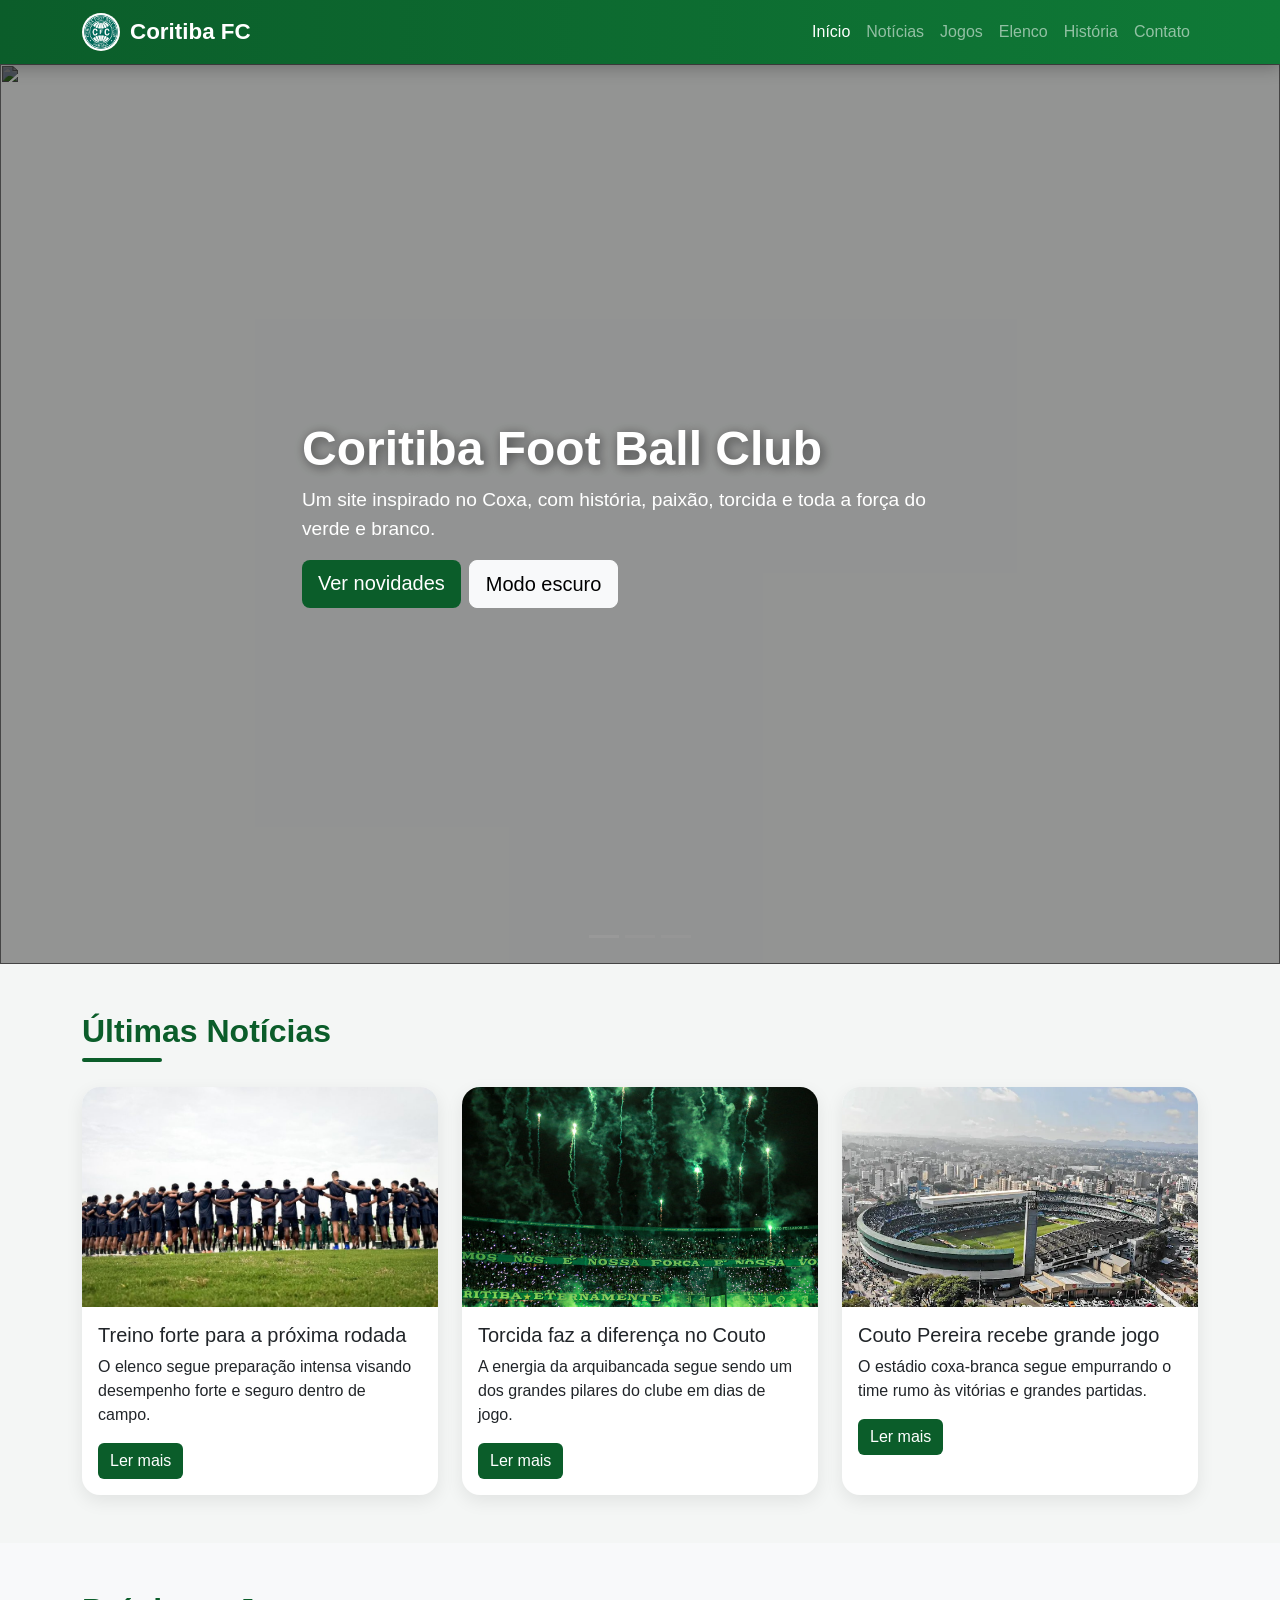
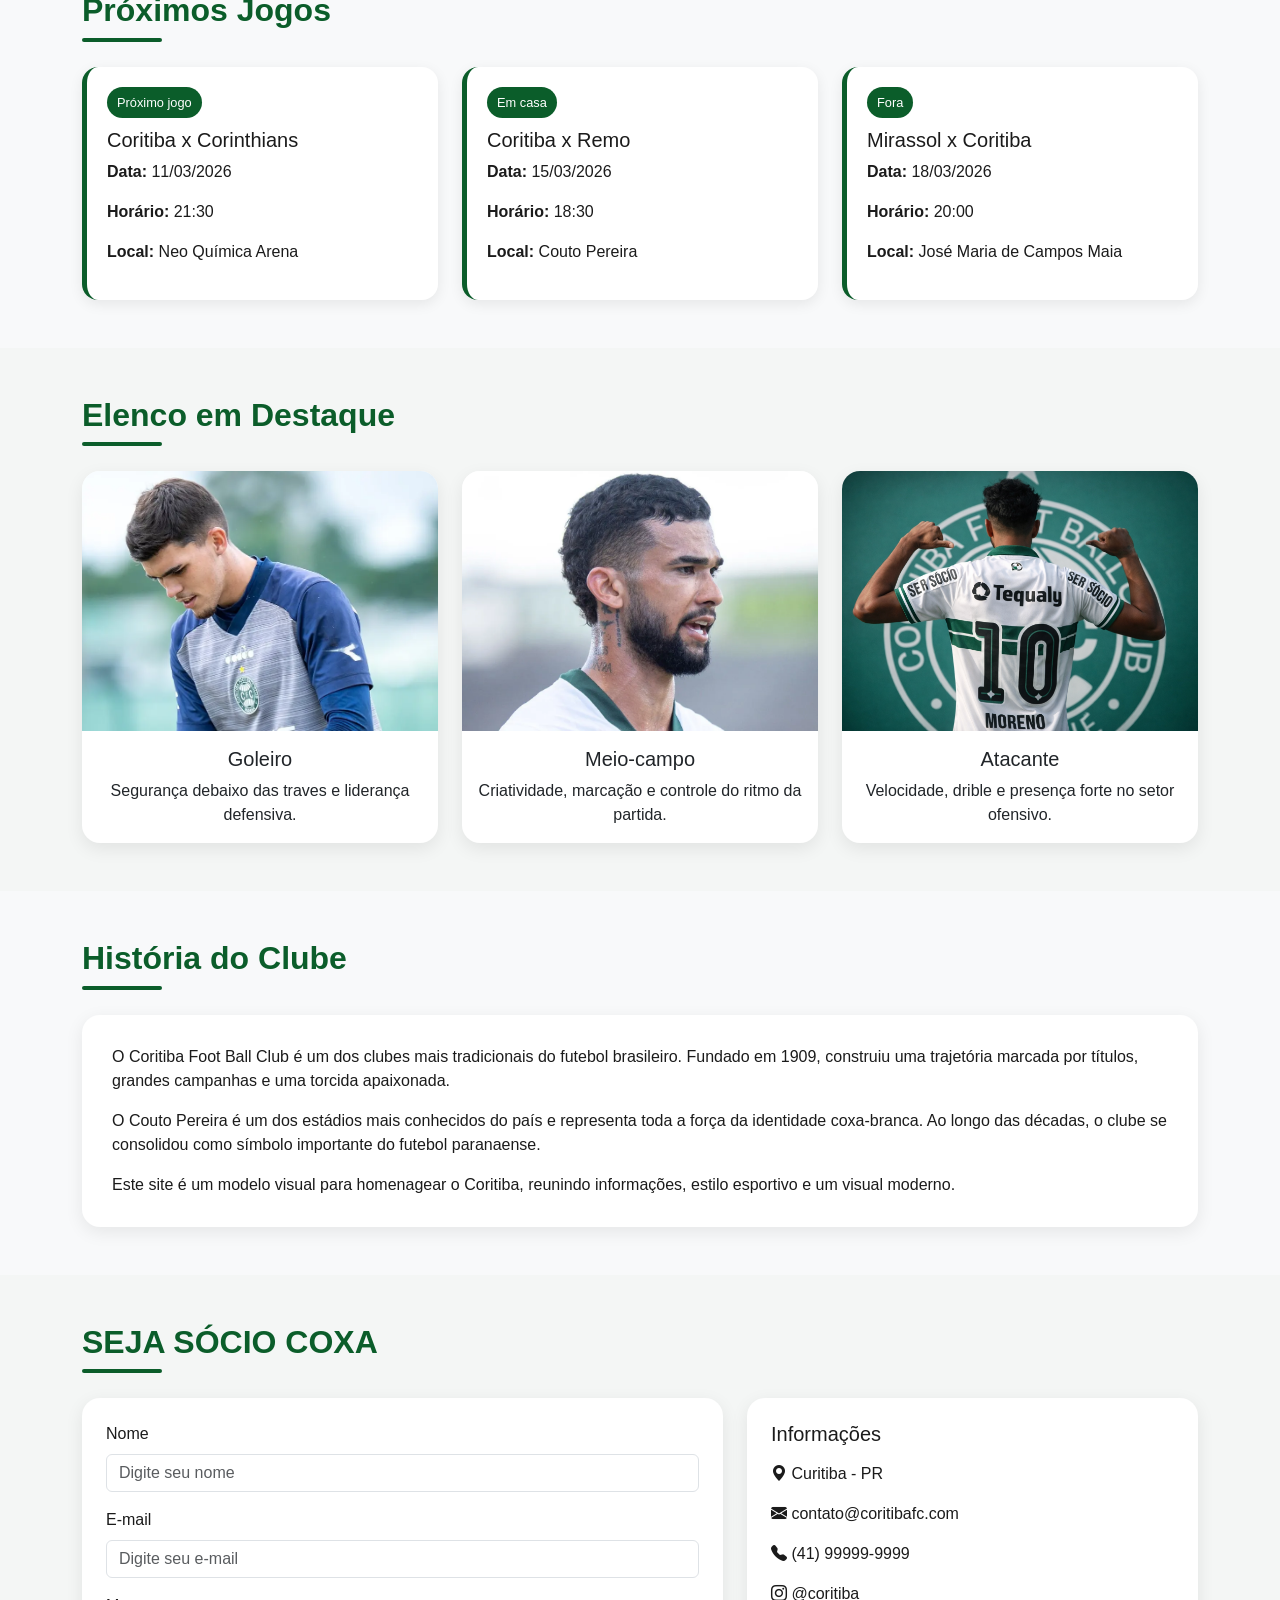
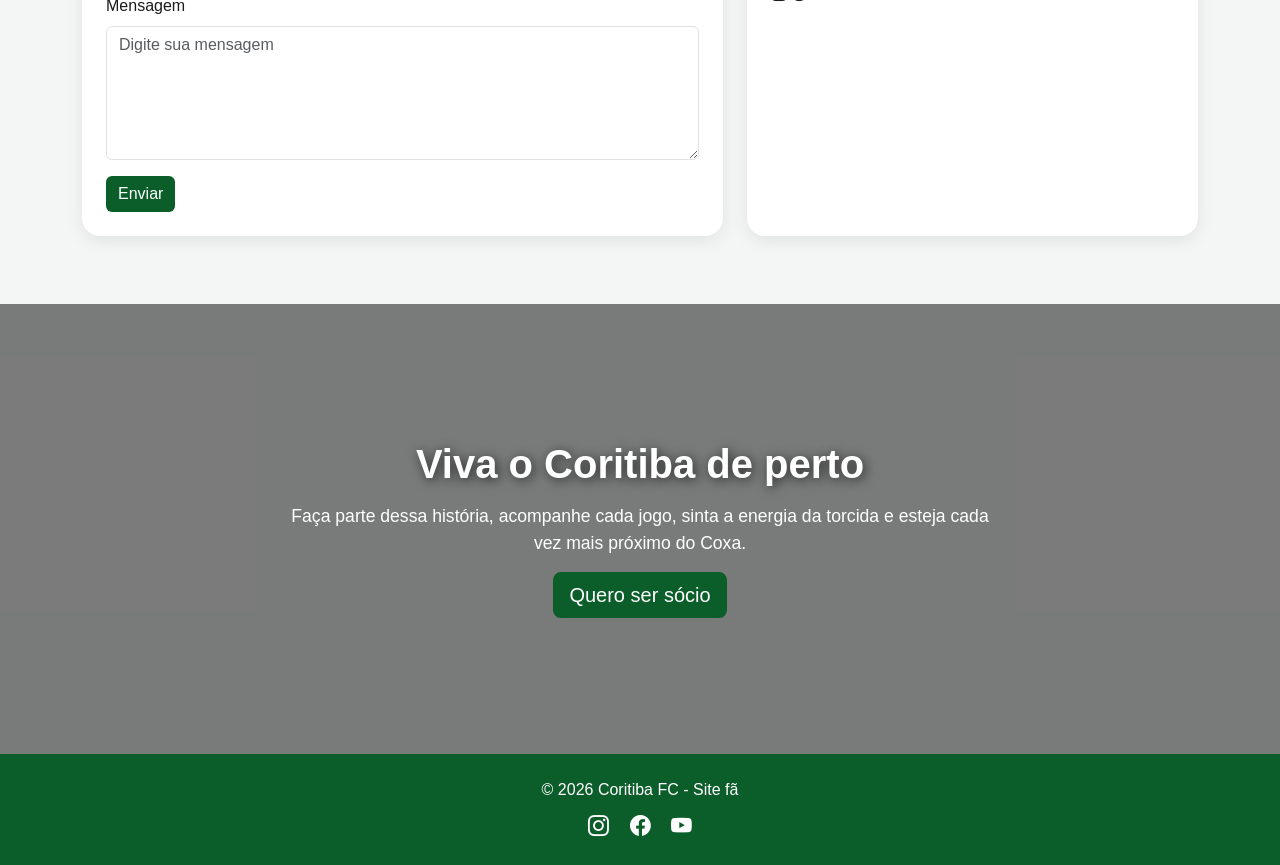
==== index.html @ d595e50c "renovar" ====
<!DOCTYPE html>
<html lang="pt-BR">

<head>
  <meta charset="UTF-8">
  <meta name="viewport" content="width=device-width, initial-scale=1.0">
  <title>Coritiba Foot Ball Club</title>

  <link rel="stylesheet" href="https://cdn.jsdelivr.net/npm/bootstrap@5.3.8/dist/css/bootstrap.min.css">
  <link rel="stylesheet" href="https://cdn.jsdelivr.net/npm/bootstrap-icons@1.11.3/font/bootstrap-icons.css">
  <link rel="stylesheet" href="style.css">
</head>

<body>

  <!-- MENU -->
  <nav class="navbar navbar-expand-lg navbar-dark">
    <div class="container">
      <a class="navbar-brand d-flex align-items-center" href="#inicio">
        <img class="escudo girar" src="./imagens/toppng.com-escudo-coritiba-710x709.png" alt="Escudo do Coritiba">
        Coritiba FC
      </a>

      <button class="navbar-toggler" type="button" data-bs-toggle="collapse" data-bs-target="#menuSite"
        aria-controls="menuSite" aria-expanded="false" aria-label="Abrir menu">
        <span class="navbar-toggler-icon"></span>
      </button>

      <div class="collapse navbar-collapse" id="menuSite">
        <ul class="navbar-nav ms-auto">
          <li class="nav-item"><a class="nav-link active" href="#inicio">Início</a></li>
          <li class="nav-item"><a class="nav-link" href="#noticias">Notícias</a></li>
          <li class="nav-item"><a class="nav-link" href="#jogos">Jogos</a></li>
          <li class="nav-item"><a class="nav-link" href="#elenco">Elenco</a></li>
          <li class="nav-item"><a class="nav-link" href="#historia">História</a></li>
          <li class="nav-item"><a class="nav-link" href="#contato">Contato</a></li>
        </ul>
      </div>
    </div>
  </nav>

  <!-- BANNER COM VIDEO -->
  <section class="hero-video" id="inicio">

    <!-- CARROSSEL (FUNDO) -->
    <div id="carouselExampleIndicators" class="carousel slide carousel-fundo" data-bs-ride="carousel">

      <div class="carousel-indicators">
        <button type="button" data-bs-target="#carouselExampleIndicators" data-bs-slide-to="0" class="active"></button>
        <button type="button" data-bs-target="#carouselExampleIndicators" data-bs-slide-to="1"></button>
        <button type="button" data-bs-target="#carouselExampleIndicators" data-bs-slide-to="2"></button>
      </div>

      <div class="carousel-inner">

        <div class="carousel-item active">
          <img src="../site do coxa/imagens/Banner-Escudos-1248x600-1.webp" class="d-block w-100">
        </div>

        <div class="carousel-item">
          <img src="../site do coxa/imagens/couto_pereira_hd.png" class="d-block w-100">
        </div>

        <div class="carousel-item">
          <img src="../site do coxa/imagens/torcida-vini-paulista-alex-vovo-comemora-1024x576.jpg" class="d-block w-100">
        </div>

      </div>

    </div>


    <!-- CAMADA ESCURA -->
    <div class="hero-overlay"></div>


    <!-- TEXTO -->
    <div class="container hero-content">

      <h1>Coritiba Foot Ball Club</h1>

      <p>
        Um site inspirado no Coxa, com história, paixão, torcida e toda a força do verde e branco.
      </p>

      <div class="d-flex gap-2 flex-wrap justify-content-center justify-content-lg-start mt-3">
        <a href="#noticias" class="btn btn-coritiba btn-lg">Ver novidades</a>
        <button class="btn btn-light btn-lg" id="toggleTema">Modo escuro</button>
      </div>

    </div>

  </section>

  <!-- NOTÍCIAS -->
  <section class="py-5" id="noticias">
    <div class="container">
      <h2 class="section-title">Últimas Notícias</h2>

      <div class="row g-4">
        <div class="col-md-4">
          <div class="card h-100">
            <img src="./imagens/Treino-do-Coritiba-960x540.jpg" alt="Treino do Coritiba">
            <div class="card-body">
              <h5 class="card-title">Treino forte para a próxima rodada</h5>
              <p class="card-text">
                O elenco segue preparação intensa visando desempenho forte e seguro dentro de campo.
              </p>
              <a href="#" class="btn btn-coritiba">Ler mais</a>
            </div>
          </div>
        </div>

        <div class="col-md-4">
          <div class="card h-100">
            <img src="./imagens/tocida.jpeg" alt="Torcida do Coritiba">
            <div class="card-body">
              <h5 class="card-title">Torcida faz a diferença no Couto</h5>
              <p class="card-text">
                A energia da arquibancada segue sendo um dos grandes pilares do clube em dias de jogo.
              </p>
              <a href="#" class="btn btn-coritiba">Ler mais</a>
            </div>
          </div>
        </div>

        <div class="col-md-4">
          <div class="card h-100">
            <img src="./imagens/Estadio do coxa.webp" alt="Estádio do Coritiba">
            <div class="card-body">
              <h5 class="card-title">Couto Pereira recebe grande jogo</h5>
              <p class="card-text">
                O estádio coxa-branca segue empurrando o time rumo às vitórias e grandes partidas.
              </p>
              <a href="#" class="btn btn-coritiba">Ler mais</a>
            </div>
          </div>
        </div>
      </div>
    </div>
  </section>

  <!-- JOGOS -->
  <section class="py-5 bg-light" id="jogos">
    <div class="container">
      <h2 class="section-title">Próximos Jogos</h2>

      <div class="row g-4">
        <div class="col-md-4">
          <div class="placar-box">
            <span class="badge-jogo">Próximo jogo</span>
            <h5>Coritiba x Corinthians</h5>
            <p><strong>Data:</strong> 11/03/2026</p>
            <p><strong>Horário:</strong> 21:30</p>
            <p><strong>Local:</strong> Neo Química Arena</p>
          </div>
        </div>

        <div class="col-md-4">
          <div class="placar-box">
            <span class="badge-jogo">Em casa</span>
            <h5>Coritiba x Remo</h5>
            <p><strong>Data:</strong> 15/03/2026</p>
            <p><strong>Horário:</strong> 18:30</p>
            <p><strong>Local:</strong> Couto Pereira</p>
          </div>
        </div>

        <div class="col-md-4">
          <div class="placar-box">
            <span class="badge-jogo">Fora</span>
            <h5>Mirassol x Coritiba</h5>
            <p><strong>Data:</strong> 18/03/2026</p>
            <p><strong>Horário:</strong> 20:00</p>
            <p><strong>Local:</strong> José Maria de Campos Maia</p>
          </div>
        </div>
      </div>
    </div>
  </section>

  <!-- ELENCO -->
  <section class="py-5" id="elenco">
    <div class="container">
      <h2 class="section-title">Elenco em Destaque</h2>

      <div class="row g-4">
        <div class="col-md-4">
          <div class="card jogador-card h-100">
            <img src="./imagens/Goleiro.webp" alt="Goleiro do Coritiba">
            <div class="card-body text-center">
              <h5 class="card-title">Goleiro</h5>
              <p class="card-text">Segurança debaixo das traves e liderança defensiva.</p>
            </div>
          </div>
        </div>

        <div class="col-md-4">
          <div class="card jogador-card h-100">
            <img src="./imagens/Meio campo.webp" alt="Meio-campo do Coritiba">
            <div class="card-body text-center">
              <h5 class="card-title">Meio-campo</h5>
              <p class="card-text">Criatividade, marcação e controle do ritmo da partida.</p>
            </div>
          </div>
        </div>

        <div class="col-md-4">
          <div class="card jogador-card h-100">
            <img src="./imagens/CAMISA 10 2.png" alt="Atacante do Coritiba">
            <div class="card-body text-center">
              <h5 class="card-title">Atacante</h5>
              <p class="card-text">Velocidade, drible e presença forte no setor ofensivo.</p>
            </div>
          </div>
        </div>
      </div>
    </div>
  </section>

  <!-- HISTÓRIA -->
  <section class="py-5 bg-light" id="historia">
    <div class="container">
      <h2 class="section-title">História do Clube</h2>

      <div class="historia-box">
        <p>
          O Coritiba Foot Ball Club é um dos clubes mais tradicionais do futebol brasileiro.
          Fundado em 1909, construiu uma trajetória marcada por títulos, grandes campanhas e uma torcida apaixonada.
        </p>

        <p>
          O Couto Pereira é um dos estádios mais conhecidos do país e representa toda a força da identidade coxa-branca.
          Ao longo das décadas, o clube se consolidou como símbolo importante do futebol paranaense.
        </p>

        <p class="mb-0">
          Este site é um modelo visual para homenagear o Coritiba, reunindo informações, estilo esportivo e um visual
          moderno.
        </p>
      </div>
    </div>
  </section>

  <!-- CONTATO -->
  <section class="py-5" id="contato">
    <div class="container">
      <h2 class="section-title">SEJA SÓCIO COXA</h2>

      <div class="row">
        <div class="col-md-7">
          <form class="form-box p-4">
            <div class="mb-3">
              <label class="form-label">Nome</label>
              <input type="text" class="form-control" placeholder="Digite seu nome">
            </div>

            <div class="mb-3">
              <label class="form-label">E-mail</label>
              <input type="email" class="form-control" placeholder="Digite seu e-mail">
            </div>

            <div class="mb-3">
              <label class="form-label">Mensagem</label>
              <textarea class="form-control" rows="5" placeholder="Digite sua mensagem"></textarea>
            </div>

            <button type="submit" class="btn btn-coritiba">Enviar</button>
          </form>
        </div>

        <div class="col-md-5 mt-4 mt-md-0">
          <div class="info-box p-4 h-100">
            <h5 class="mb-3">Informações</h5>
            <p><i class="bi bi-geo-alt-fill"></i> Curitiba - PR</p>
            <p><i class="bi bi-envelope-fill"></i> contato@coritibafc.com</p>
            <p><i class="bi bi-telephone-fill"></i> (41) 99999-9999</p>
            <p class="mb-0"><i class="bi bi-instagram"></i> @coritiba</p>
          </div>
        </div>
      </div>
    </div>
  </section>

  <!-- VIDEO ABAIXO DO SEJA SÓCIO -->
  <section class="video-section">

    <video src="../site do coxa/imagens/🎥💚 BASTIDORES REALS _ Athletico-PR 0x1 Coritiba _ Vence o Coritiba na Arena da Baixada..mp4"></video>

    <div class="video-overlay"></div>

    <div class="video-content container">
      <h2>Viva o Coritiba de perto</h2>
      <p>
        Faça parte dessa história, acompanhe cada jogo, sinta a energia da torcida e esteja cada vez mais próximo do
        Coxa.
      </p>
      <a href="#contato" class="btn btn-coritiba btn-lg mt-3">Quero ser sócio</a>
    </div>

  </section>

  <!-- RODAPÉ -->
  <footer class="py-4 text-center">
    <div class="container">
      <p class="mb-2">© 2026 Coritiba FC - Site fã</p>
      <div class="social">
        <a href="#"><i class="bi bi-instagram"></i></a>
        <a href="#"><i class="bi bi-facebook"></i></a>
        <a href="#"><i class="bi bi-youtube"></i></a>
      </div>
    </div>
  </footer>

  <script src="https://cdn.jsdelivr.net/npm/bootstrap@5.3.8/dist/js/bootstrap.bundle.min.js"></script>

  <script>
    const botaoTema = document.getElementById("toggleTema");

    botaoTema.addEventListener("click", function () {
      document.body.classList.toggle("dark-mode");

      if (document.body.classList.contains("dark-mode")) {
        botaoTema.textContent = "Modo claro";
      } else {
        botaoTema.textContent = "Modo escuro";
      }
    });
  </script>
</body>

</html>
---- style.css ----
* {
  scroll-behavior: smooth;
  box-sizing: border-box;
}

body {
  margin: 0;
  padding: 0;
  overflow-x: hidden;
  font-family: Arial, sans-serif;
  background-color: #f4f6f5;
  background-image: url("grama.jpg");
  background-size: cover;
  background-attachment: fixed;
  color: #1b1b1b;
  transition: background-color 0.3s, color 0.3s;
}

.navbar {
  background: linear-gradient(90deg, #0b5d2a, #0f7a37);
  position: sticky;
  top: 0;
  z-index: 1000;
  box-shadow: 0 4px 15px rgba(0, 0, 0, 0.25);
}

.navbar-brand {
  font-weight: bold;
  font-size: 1.4rem;
}

.escudo {
  width: 38px;
  height: 38px;
  object-fit: contain;
  margin-right: 10px;
  border-radius: 50%;
  background: white;
  padding: 2px;
}

.girar {
  animation: girarEscudo 4s linear infinite;
}

@keyframes girarEscudo {
  from {
    transform: rotate(0deg);
  }

  to {
    transform: rotate(360deg);
  }
}

.hero-video {
  position: relative;
  min-height: 88vh;
  display: flex;
  align-items: center;
  overflow: hidden;
}

.bg-video {
  position: absolute;
  inset: 0;
  width: 100%;
  height: 100%;
  object-fit: cover;
}

.hero-overlay {
  position: absolute;
  inset: 0;
  background: rgba(0, 0, 0, 0.50);
}

.hero-content {
  position: relative;
  z-index: 2;
  color: white;
}

.hero-content h1 {
  font-size: 3.2rem;
  font-weight: bold;
  text-shadow: 2px 2px 12px rgba(0, 0, 0, 0.55);
}

.hero-content p {
  font-size: 1.1rem;
  max-width: 680px;
}

.btn-coritiba {
  background-color: #0b5d2a;
  color: white;
  border: none;
  transition: 0.3s;
}

.btn-coritiba:hover {
  background-color: #08471f;
  color: white;
  transform: scale(1.05);
}

.section-title {
  color: #0b5d2a;
  font-weight: bold;
  margin-bottom: 25px;
  position: relative;
}

.section-title::after {
  content: "";
  display: block;
  width: 80px;
  height: 4px;
  background: #0b5d2a;
  margin-top: 8px;
  border-radius: 10px;
}

.card {
  border: none;
  border-radius: 18px;
  overflow: hidden;
  box-shadow: 0 6px 18px rgba(0, 0, 0, 0.08);
  transition: 0.3s;
  height: 100%;
}

.card:hover {
  transform: translateY(-8px);
}

.card img {
  height: 220px;
  object-fit: cover;
}

.jogador-card img {
  height: 260px;
  object-fit: cover;
}

.placar-box {
  background: white;
  border-left: 5px solid #0b5d2a;
  border-radius: 16px;
  padding: 20px;
  box-shadow: 0 4px 14px rgba(0, 0, 0, 0.08);
  transition: 0.3s;
  position: relative;
  height: 100%;
}

.placar-box:hover {
  transform: scale(1.03);
}

.badge-jogo {
  display: inline-block;
  background: #0b5d2a;
  color: white;
  font-size: 0.8rem;
  padding: 6px 10px;
  border-radius: 999px;
  margin-bottom: 10px;
}

.historia-box,
.form-box,
.info-box {
  background: white;
  border-radius: 18px;
  box-shadow: 0 5px 18px rgba(0, 0, 0, 0.08);
}

.historia-box {
  padding: 30px;
}

.video-section {
  position: relative;
  width: 100%;
  min-height: 450px;
  overflow: hidden;
  display: flex;
  align-items: center;
  justify-content: center;
  margin-top: 20px;
}

.video-section video {
  position: absolute;
  top: 50%;
  left: 50%;
  min-width: 100%;
  min-height: 100%;
  transform: translate(-50%, -50%);
  object-fit: cover;
  z-index: 1;
}

.video-overlay {
  position: absolute;
  inset: 0;
  background: rgba(0, 0, 0, 0.50);
  z-index: 2;
}

.video-content {
  position: relative;
  z-index: 3;
  text-align: center;
  color: white;
  padding: 20px;
}

.video-content h2 {
  font-size: 2.5rem;
  font-weight: bold;
  text-shadow: 2px 2px 12px rgba(0, 0, 0, 0.7);
}

.video-content p {
  font-size: 1.1rem;
  max-width: 700px;
  margin: 15px auto 0;
}

footer {
  background: #0b5d2a;
  color: white;
}

.social a {
  color: white;
  font-size: 1.3rem;
  margin: 0 8px;
  text-decoration: none;
  transition: 0.3s;
}

.social a:hover {
  opacity: 0.8;
  transform: scale(1.1);
}

/* MODO ESCURO */
body.dark-mode {
  background-color: #0f1113;
  color: #f1f1f1;
  background-image: none;
}

body.dark-mode .bg-light {
  background-color: #161a1d !important;
}

body.dark-mode .card,
body.dark-mode .placar-box,
body.dark-mode .historia-box,
body.dark-mode .form-box,
body.dark-mode .info-box {
  background: #1c2125;
  color: #f1f1f1;
  box-shadow: 0 5px 18px rgba(0, 0, 0, 0.25);
}

body.dark-mode .section-title {
  color: #7dffad;
}

body.dark-mode .section-title::after {
  background: #7dffad;
}

body.dark-mode .form-control {
  background: #111417;
  color: white;
  border: 1px solid #2f363d;
}

body.dark-mode .form-control::placeholder {
  color: #bbb;
}

body.dark-mode .btn-light {
  background: #e9ecef;
  color: #111;
}

@media (max-width: 991px) {
  .hero-video {
    min-height: 75vh;
    text-align: center;
  }

  .hero-content h1 {
    font-size: 2.3rem;
  }
}

@media (max-width: 576px) {
  .hero-content h1 {
    font-size: 1.8rem;
  }

  .hero-content p,
  .video-content p {
    font-size: 0.95rem;
  }

  .video-content h2 {
    font-size: 1.6rem;
  }

  .video-section {
    min-height: 320px;
  }

  .card img,
  .jogador-card img {
    height: 200px;
  }
}

.hero-video {
  position: relative;
  height: 100vh;
  overflow: hidden;
  display: flex;
  align-items: center;
}

.carousel-fundo {
  position: absolute;
  top: 0;
  left: 0;
  width: 100%;
  height: 100%;
  z-index: 1;
}

.carousel-fundo img {
  height: 100vh;
  object-fit: cover;
  filter: brightness(0.6);
}

.bg-video {
  position: absolute;
  top: 0;
  left: 0;
  width: 100%;
  height: 100%;
  object-fit: cover;
  opacity: 0.3;
  z-index: 2;
}

.hero-overlay {
  position: absolute;
  top: 0;
  left: 0;
  width: 100%;
  height: 100%;
  background: rgba(0, 0, 0, 0.4);
  z-index: 3;
}

.hero-content {
  position: relative;
  z-index: 4;
  color: white;
  max-width: 700px;
}

.hero-content h1 {
  font-size: 3rem;
  font-weight: bold;
}

.hero-content p {
  font-size: 1.2rem;
}

.video-section {
  position: relative;
}

.video-overlay {
  position: absolute;
  top: 0;
  left: 0;
  width: 100%;
  height: 100%;
  background: rgba(0, 0, 0, 0.5);
}

.video-content {
  position: absolute;
  top: 50%;
  left: 50%;
  transform: translate(-50%, -50%);
  color: white;
  text-align: center;
}
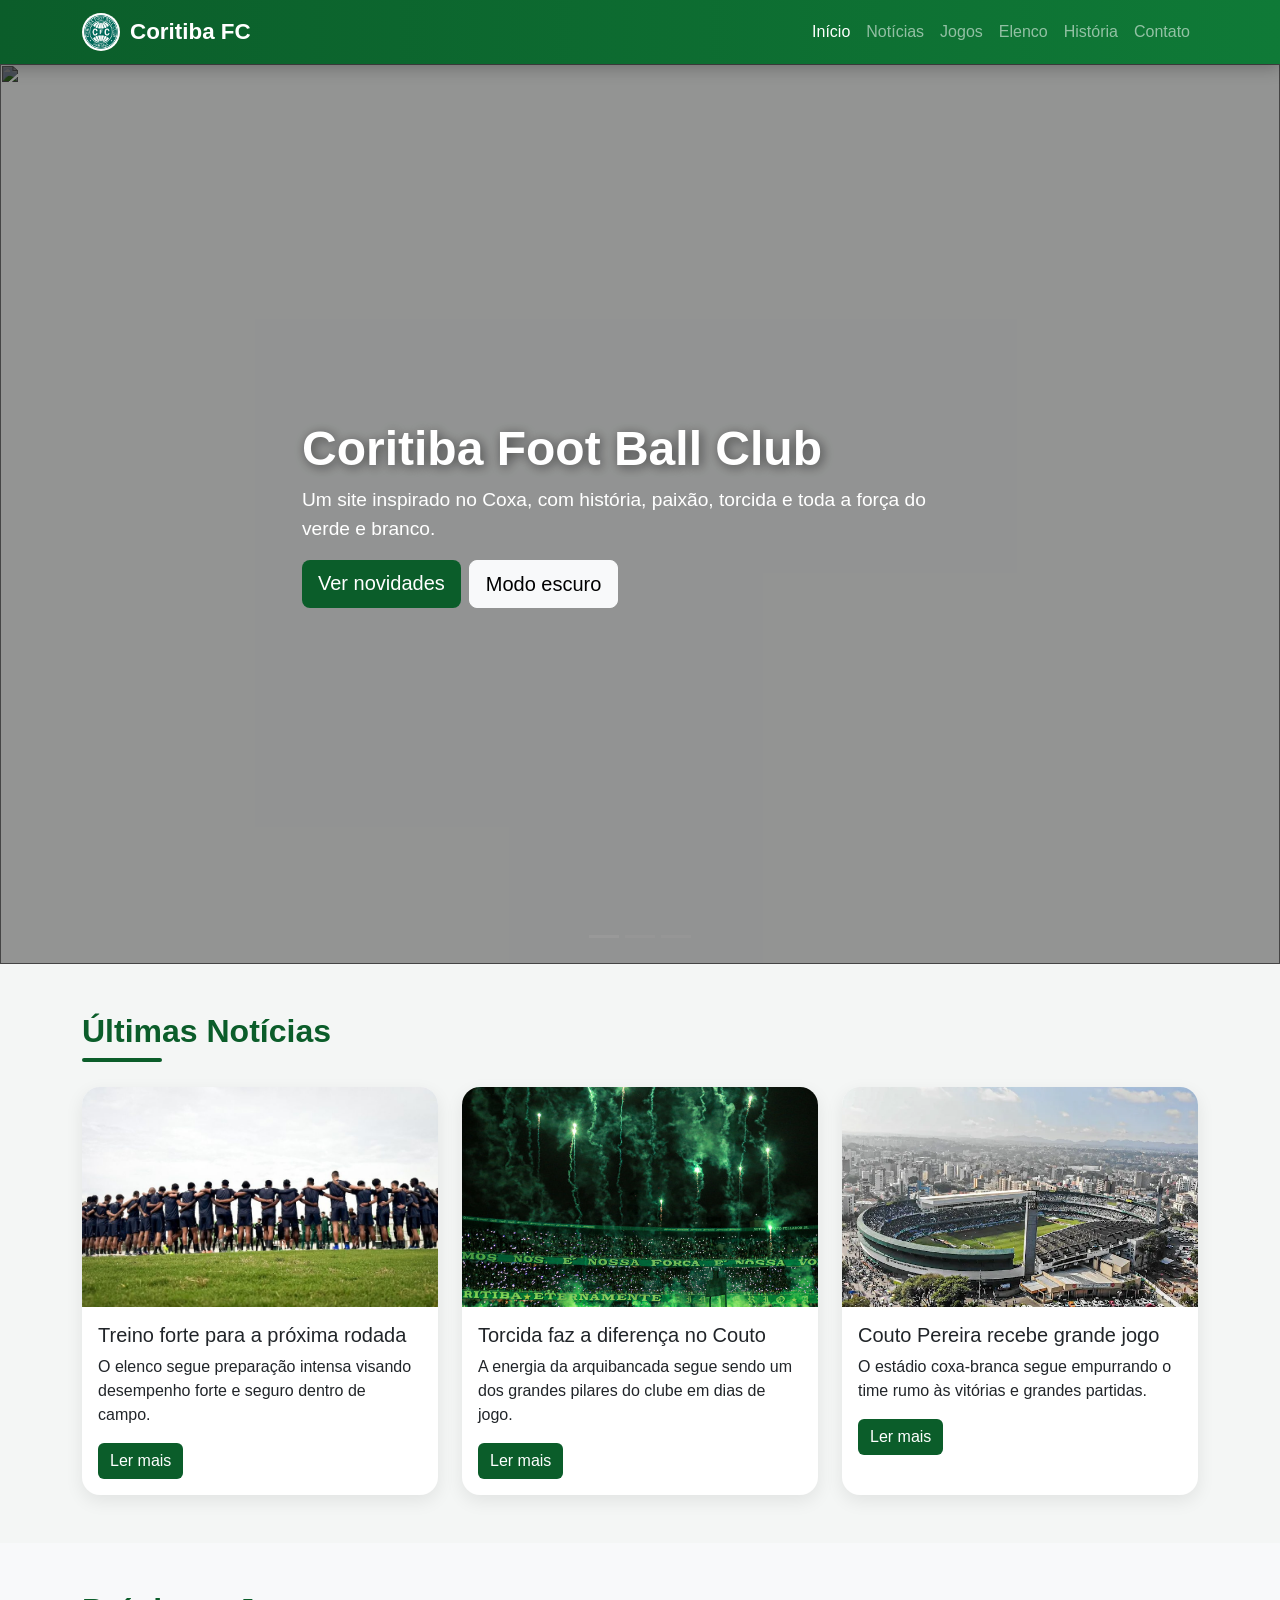
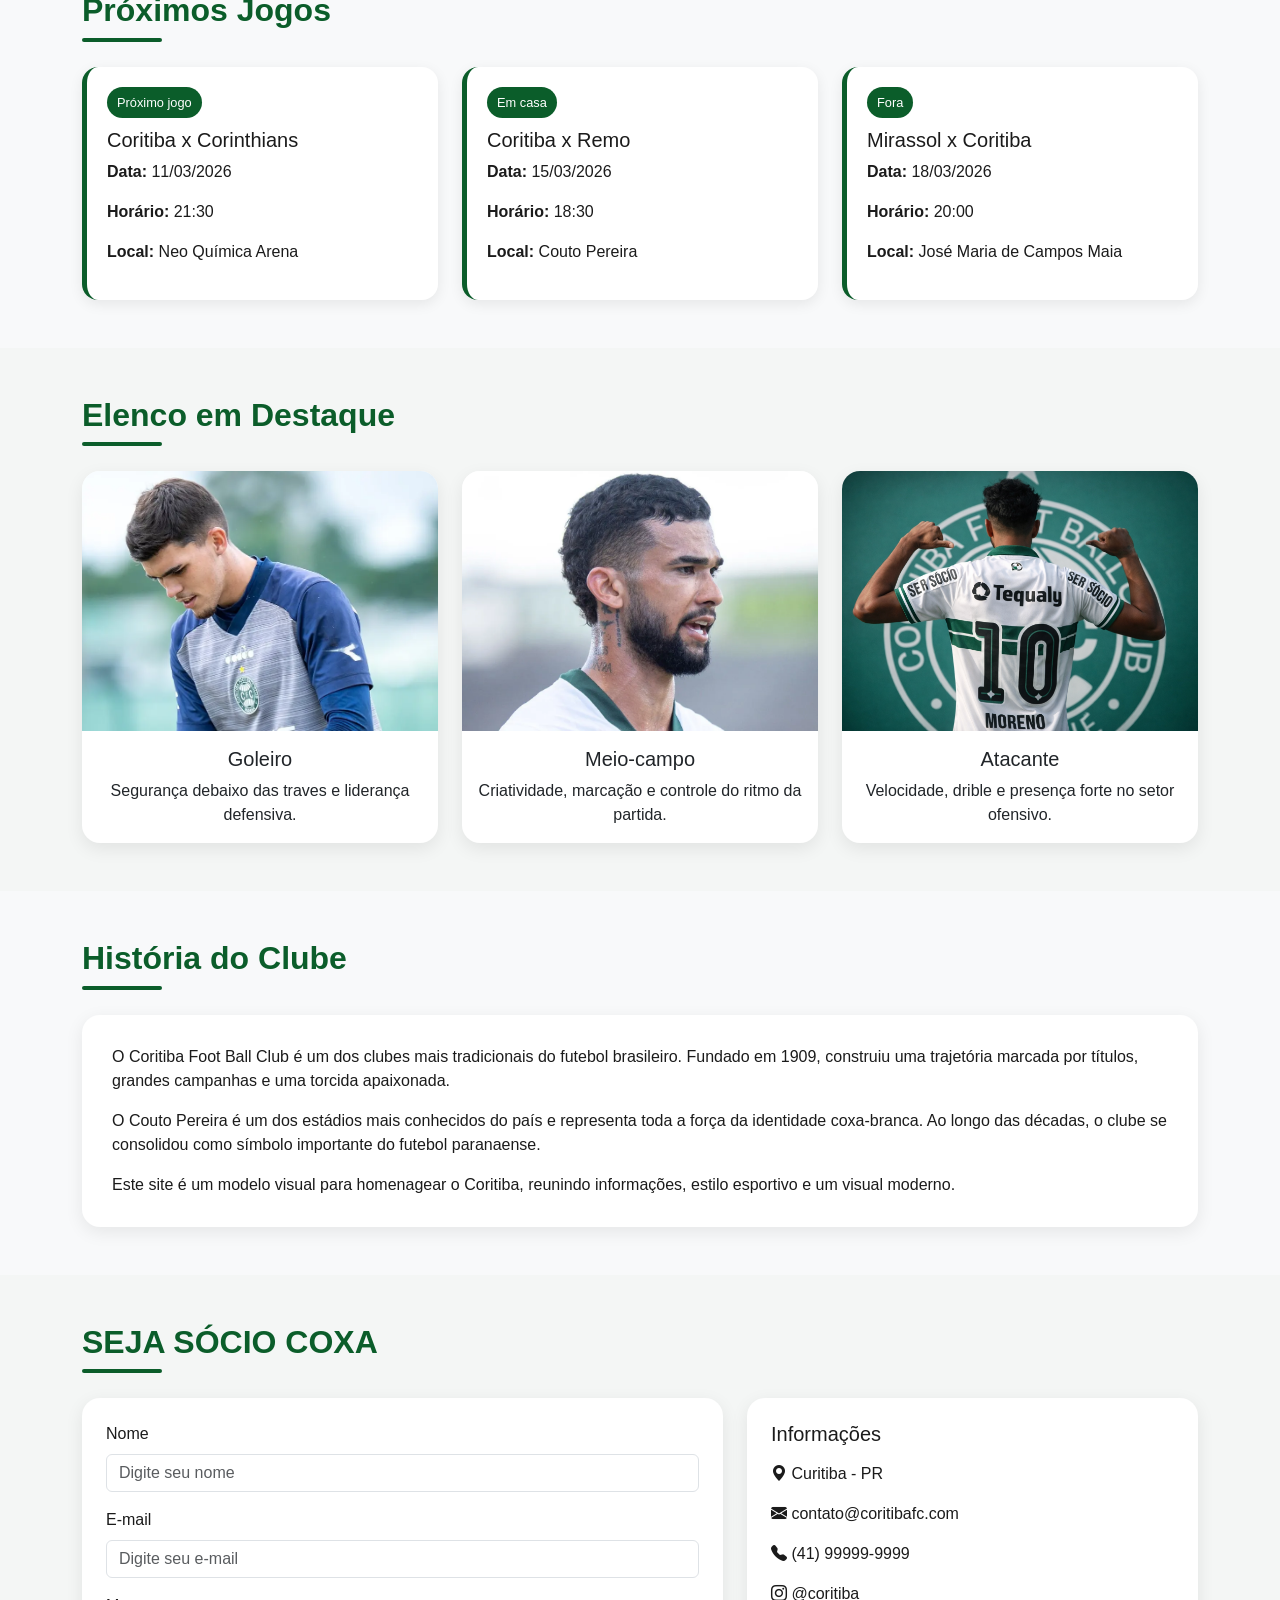
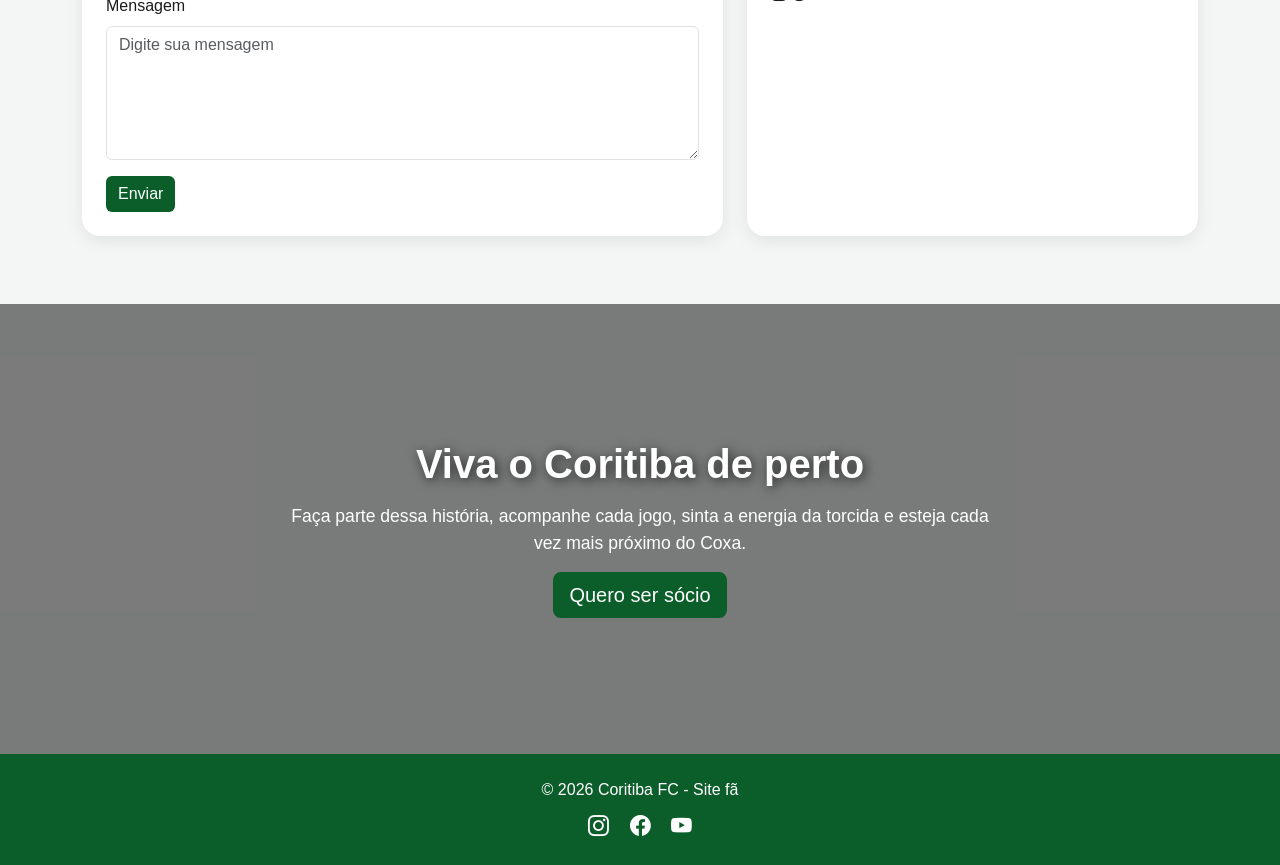
==== commit 61d6c159: "renovar" ====
--- a/index.html
+++ b/index.html
@@ -54,11 +54,11 @@
       <div class="carousel-inner">
 
         <div class="carousel-item active">
-          <img src="../site do coxa/imagens/Banner-Escudos-1248x600-1.webp" class="d-block w-100">
+          <img src="../site do coxa/imagens/Banner-Escudos-1248x600-1.jpg" class="d-block w-100">
         </div>
 
         <div class="carousel-item">
-          <img src="../site do coxa/imagens/couto_pereira_hd.png" class="d-block w-100">
+          <img src="../site do coxa/imagens/couto-prereira.png" class="d-block w-100">
         </div>
 
         <div class="carousel-item">
@@ -100,7 +100,7 @@
       <div class="row g-4">
         <div class="col-md-4">
           <div class="card h-100">
-            <img src="./imagens/Treino-do-Coritiba-960x540.jpg" alt="Treino do Coritiba">
+            <img src="./imagens/TreinodoCoritiba-960x540.jpg" alt="Treino do Coritiba">
             <div class="card-body">
               <h5 class="card-title">Treino forte para a próxima rodada</h5>
               <p class="card-text">
@@ -113,7 +113,7 @@
 
         <div class="col-md-4">
           <div class="card h-100">
-            <img src="./imagens/tocida.jpeg" alt="Torcida do Coritiba">
+            <img src="./imagens/tocida.png" alt="Torcida do Coritiba">
             <div class="card-body">
               <h5 class="card-title">Torcida faz a diferença no Couto</h5>
               <p class="card-text">
@@ -126,7 +126,7 @@
 
         <div class="col-md-4">
           <div class="card h-100">
-            <img src="./imagens/Estadio do coxa.webp" alt="Estádio do Coritiba">
+            <img src="./imagens/Estadio-do-coxa.jpg" alt="Estádio do Coritiba">
             <div class="card-body">
               <h5 class="card-title">Couto Pereira recebe grande jogo</h5>
               <p class="card-text">
@@ -187,7 +187,7 @@
       <div class="row g-4">
         <div class="col-md-4">
           <div class="card jogador-card h-100">
-            <img src="./imagens/Goleiro.webp" alt="Goleiro do Coritiba">
+            <img src="./imagens/Goleiro.jpg" alt="Goleiro do Coritiba">
             <div class="card-body text-center">
               <h5 class="card-title">Goleiro</h5>
               <p class="card-text">Segurança debaixo das traves e liderança defensiva.</p>
@@ -197,7 +197,7 @@
 
         <div class="col-md-4">
           <div class="card jogador-card h-100">
-            <img src="./imagens/Meio campo.webp" alt="Meio-campo do Coritiba">
+            <img src="./imagens/Meio-campo.jpg" alt="Meio-campo do Coritiba">
             <div class="card-body text-center">
               <h5 class="card-title">Meio-campo</h5>
               <p class="card-text">Criatividade, marcação e controle do ritmo da partida.</p>
@@ -207,7 +207,7 @@
 
         <div class="col-md-4">
           <div class="card jogador-card h-100">
-            <img src="./imagens/CAMISA 10 2.png" alt="Atacante do Coritiba">
+            <img src="./imagens/CAMISA-10.png" alt="Atacante do Coritiba">
             <div class="card-body text-center">
               <h5 class="card-title">Atacante</h5>
               <p class="card-text">Velocidade, drible e presença forte no setor ofensivo.</p>
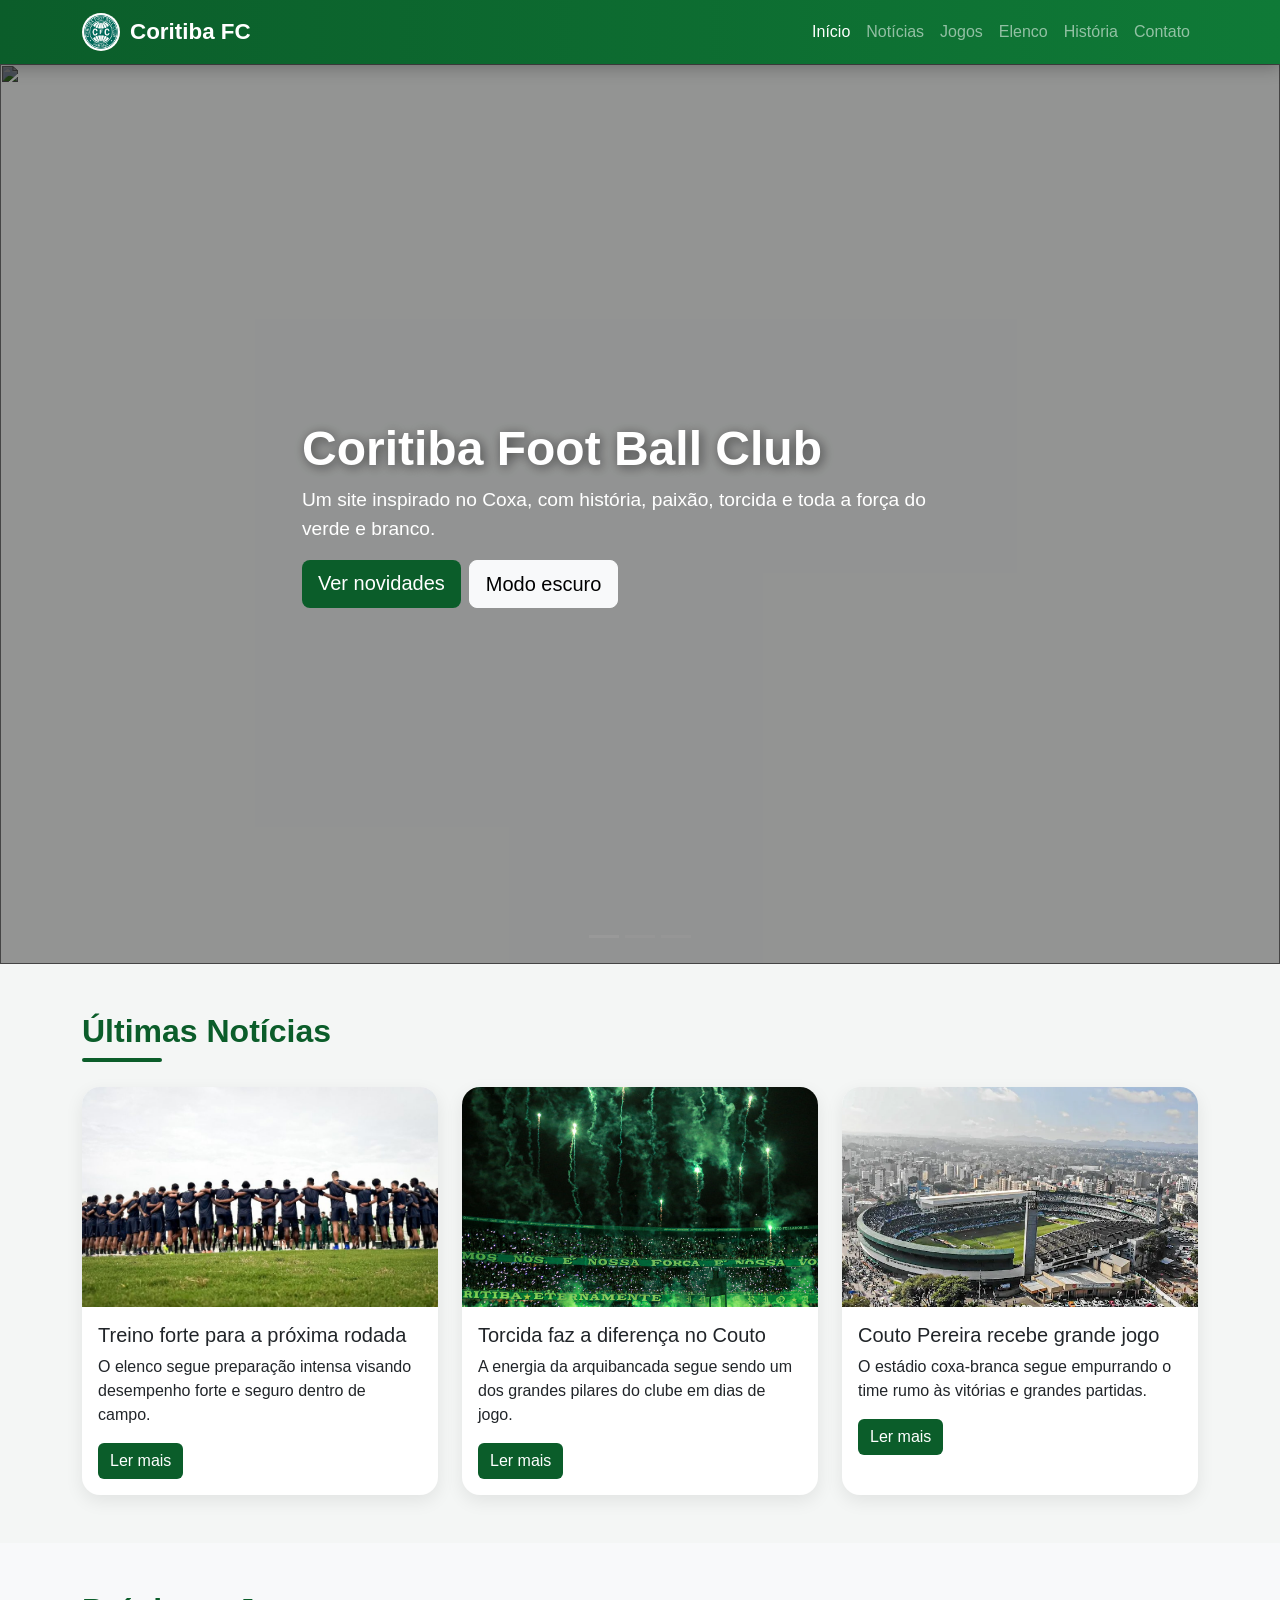
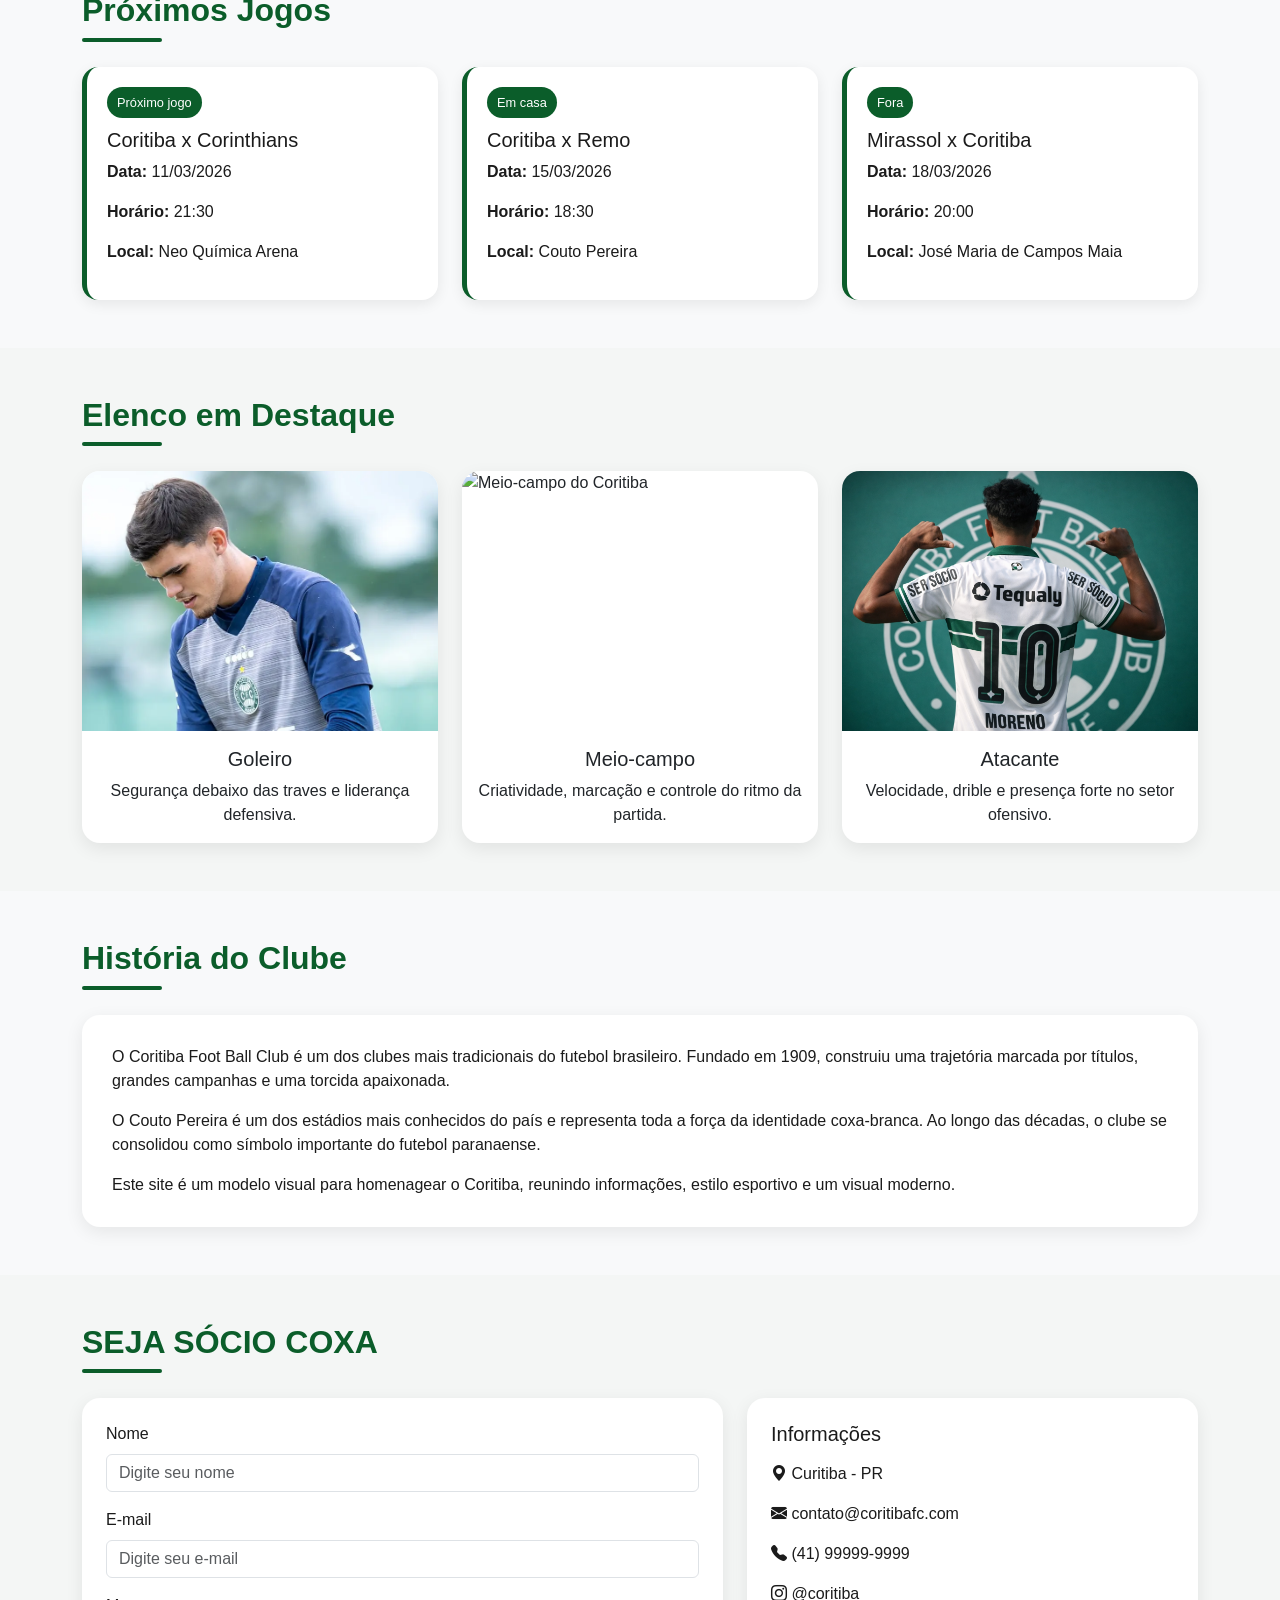
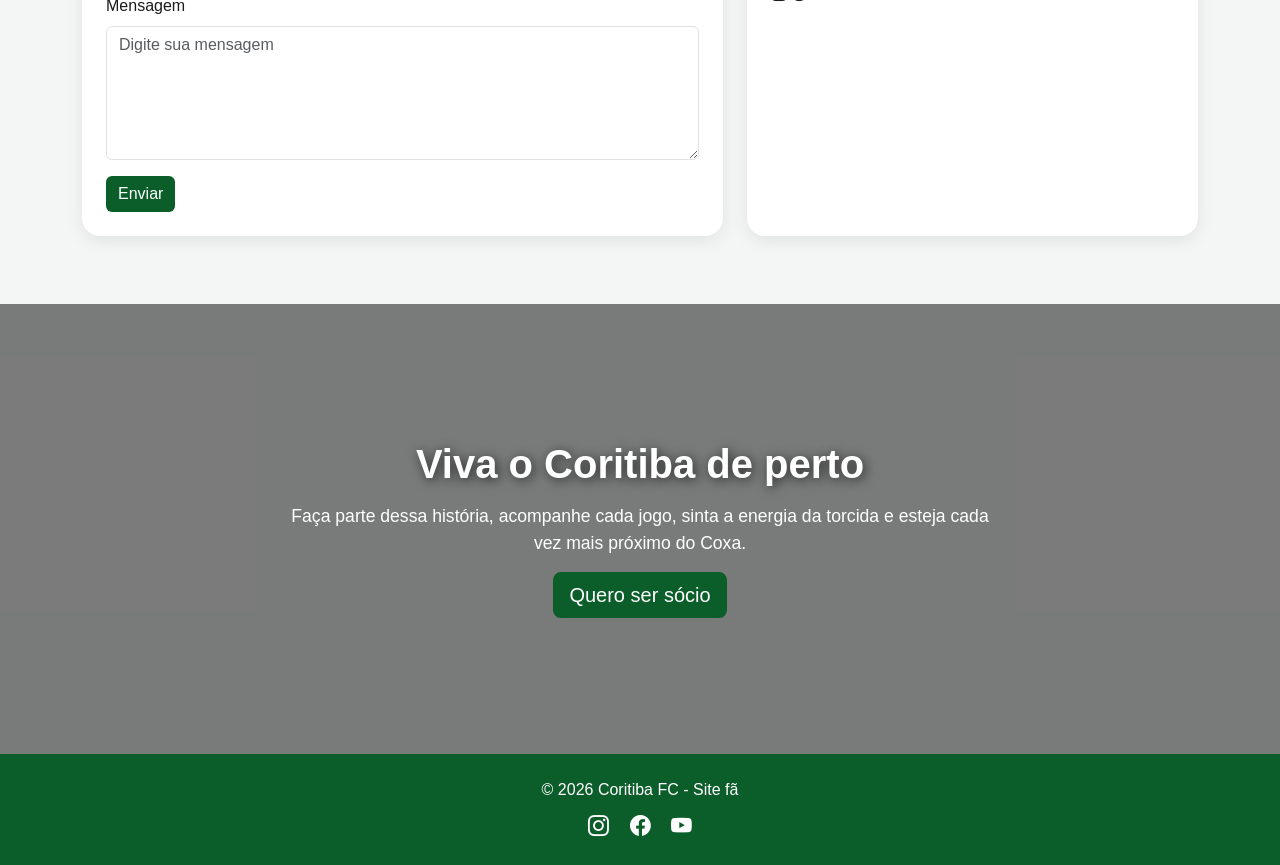
==== commit f7232097: "atualizações" ====
--- a/index.html
+++ b/index.html
@@ -54,15 +54,15 @@
       <div class="carousel-inner">
 
         <div class="carousel-item active">
-          <img src="../site do coxa/imagens/Banner-Escudos-1248x600-1.jpg" class="d-block w-100">
+          <img src="../site do coxa/imagens/logoscoxa.png" class="d-block w-100">
         </div>
 
         <div class="carousel-item">
-          <img src="../site do coxa/imagens/couto-prereira.png" class="d-block w-100">
+          <img src="../site do coxa/imagens/couto_pereira_hd.png" class="d-block w-100">
         </div>
 
         <div class="carousel-item">
-          <img src="../site do coxa/imagens/torcida-vini-paulista-alex-vovo-comemora-1024x576.jpg" class="d-block w-100">
+          <img src="../site do coxa/imagens/tocida.png" class="d-block w-100">
         </div>
 
       </div>
@@ -100,7 +100,7 @@
       <div class="row g-4">
         <div class="col-md-4">
           <div class="card h-100">
-            <img src="./imagens/TreinodoCoritiba-960x540.jpg" alt="Treino do Coritiba">
+            <img src="./imagens/Treino-do-Coritiba-960x540.png" alt="Treino do Coritiba">
             <div class="card-body">
               <h5 class="card-title">Treino forte para a próxima rodada</h5>
               <p class="card-text">
@@ -126,7 +126,7 @@
 
         <div class="col-md-4">
           <div class="card h-100">
-            <img src="./imagens/Estadio-do-coxa.jpg" alt="Estádio do Coritiba">
+            <img src="./imagens/Estadiodocoxa.png" alt="Estádio do Coritiba">
             <div class="card-body">
               <h5 class="card-title">Couto Pereira recebe grande jogo</h5>
               <p class="card-text">
@@ -187,7 +187,7 @@
       <div class="row g-4">
         <div class="col-md-4">
           <div class="card jogador-card h-100">
-            <img src="./imagens/Goleiro.jpg" alt="Goleiro do Coritiba">
+            <img src="./imagens/Goleiro.png" alt="Goleiro do Coritiba">
             <div class="card-body text-center">
               <h5 class="card-title">Goleiro</h5>
               <p class="card-text">Segurança debaixo das traves e liderança defensiva.</p>
@@ -197,7 +197,7 @@
 
         <div class="col-md-4">
           <div class="card jogador-card h-100">
-            <img src="./imagens/Meio-campo.jpg" alt="Meio-campo do Coritiba">
+            <img src="../imagem/Meio campo.webp" alt="Meio-campo do Coritiba">
             <div class="card-body text-center">
               <h5 class="card-title">Meio-campo</h5>
               <p class="card-text">Criatividade, marcação e controle do ritmo da partida.</p>
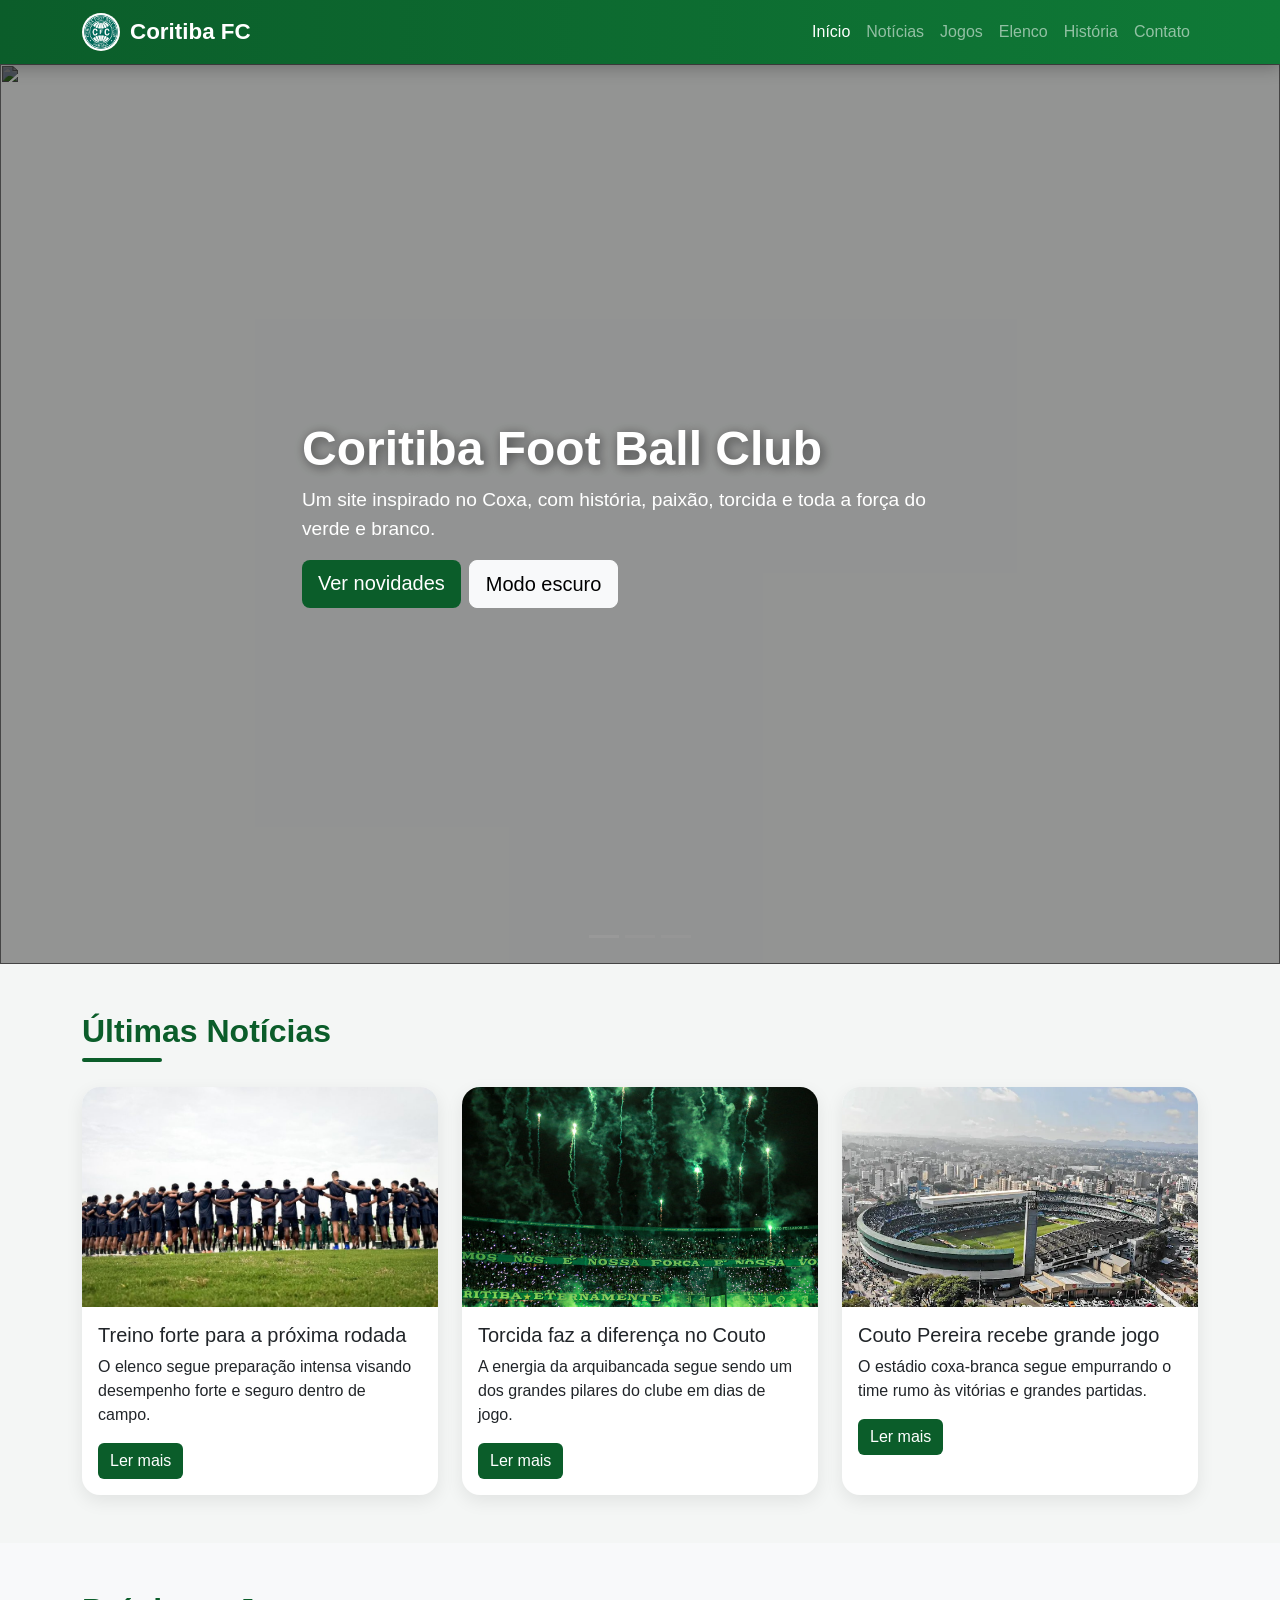
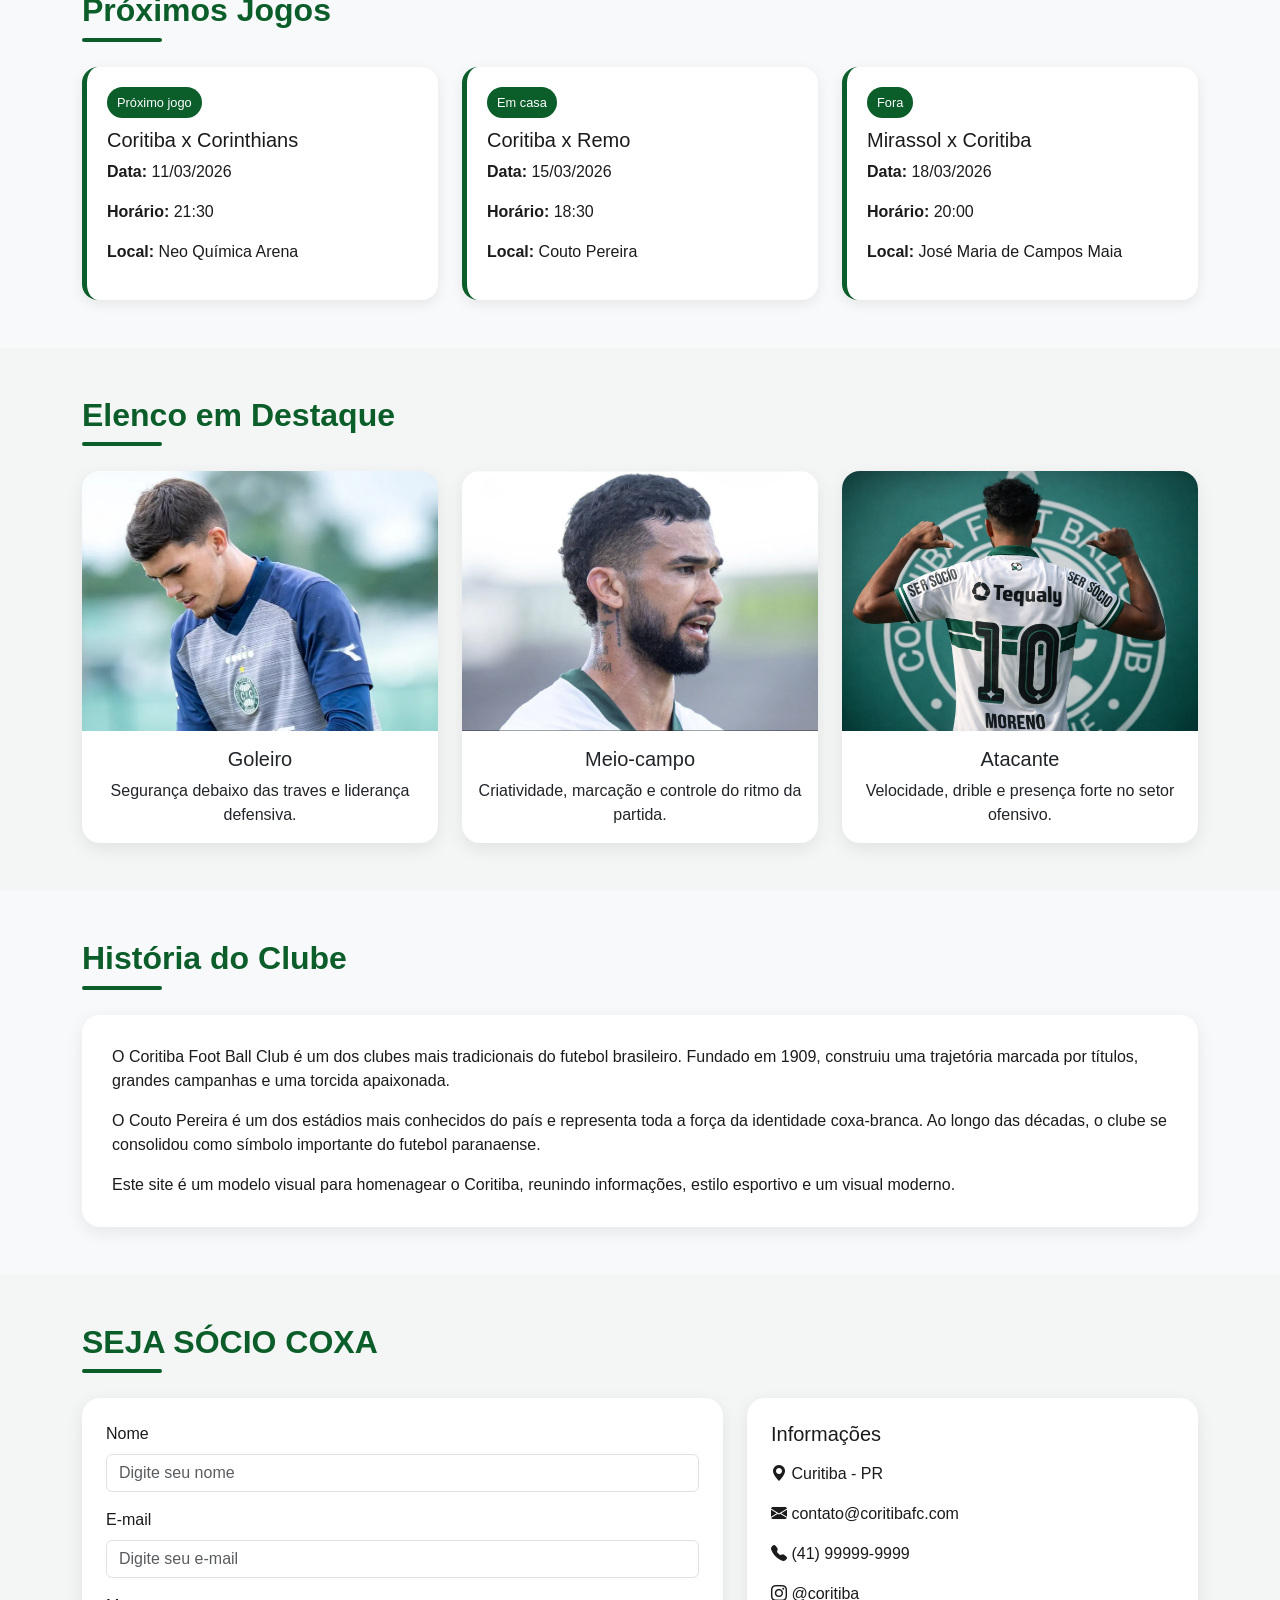
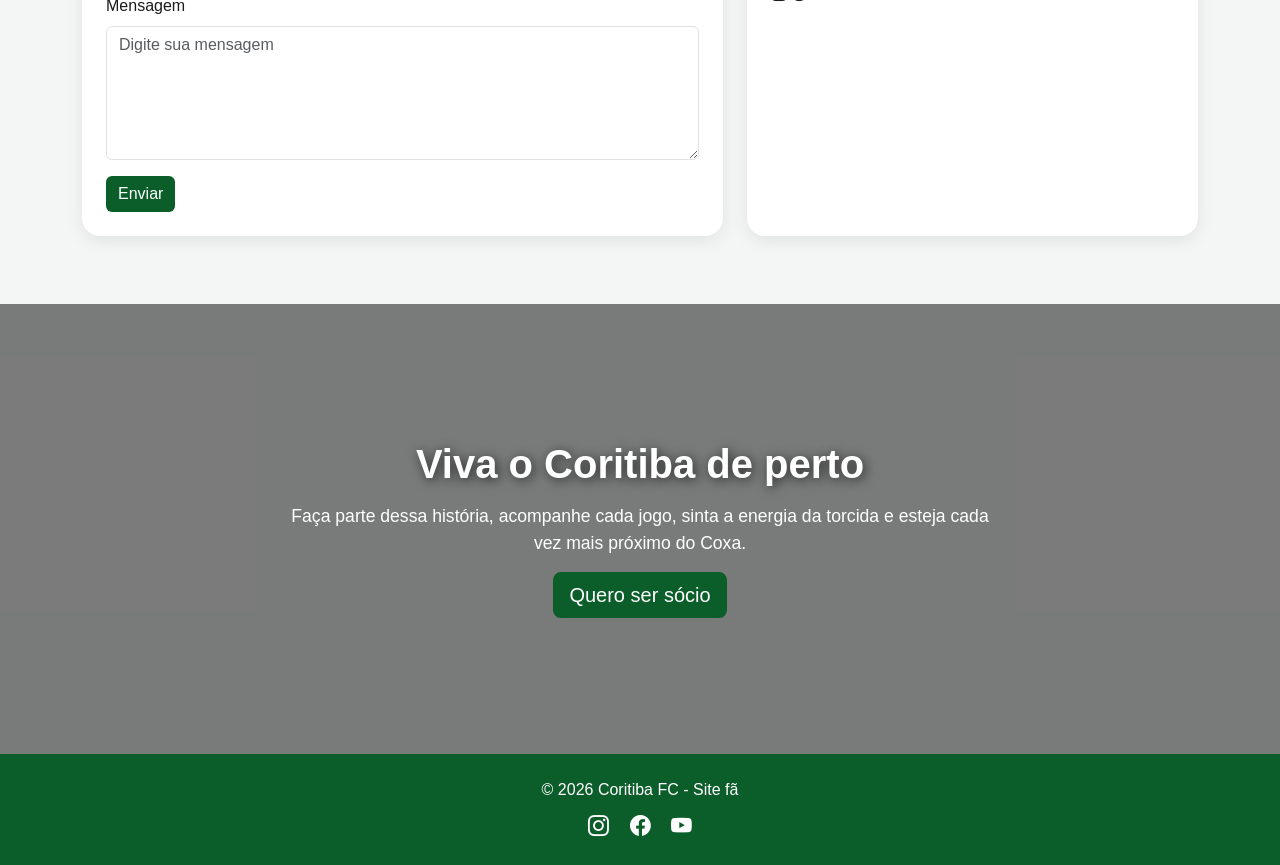
==== commit 1823774c: "atualizações" ====
--- a/index.html
+++ b/index.html
@@ -54,15 +54,15 @@
       <div class="carousel-inner">
 
         <div class="carousel-item active">
-          <img src="../site do coxa/imagens/logoscoxa.png" class="d-block w-100">
+          <img src="../site do coxa/imagens/CORITIBAlogos.png" class="d-block w-100">
         </div>
 
         <div class="carousel-item">
-          <img src="../site do coxa/imagens/couto_pereira_hd.png" class="d-block w-100">
+          <img src="../site do coxa/imagens/estagioHD.png" class="d-block w-100">
         </div>
 
         <div class="carousel-item">
-          <img src="../site do coxa/imagens/tocida.png" class="d-block w-100">
+          <img src="../site do coxa/imagens/TORCIDA67.png" class="d-block w-100">
         </div>
 
       </div>
@@ -197,7 +197,7 @@
 
         <div class="col-md-4">
           <div class="card jogador-card h-100">
-            <img src="../imagem/Meio campo.webp" alt="Meio-campo do Coritiba">
+            <img src="./imagens/MEIOCAMPO67.png" alt="Meio-campo do Coritiba">
             <div class="card-body text-center">
               <h5 class="card-title">Meio-campo</h5>
               <p class="card-text">Criatividade, marcação e controle do ritmo da partida.</p>
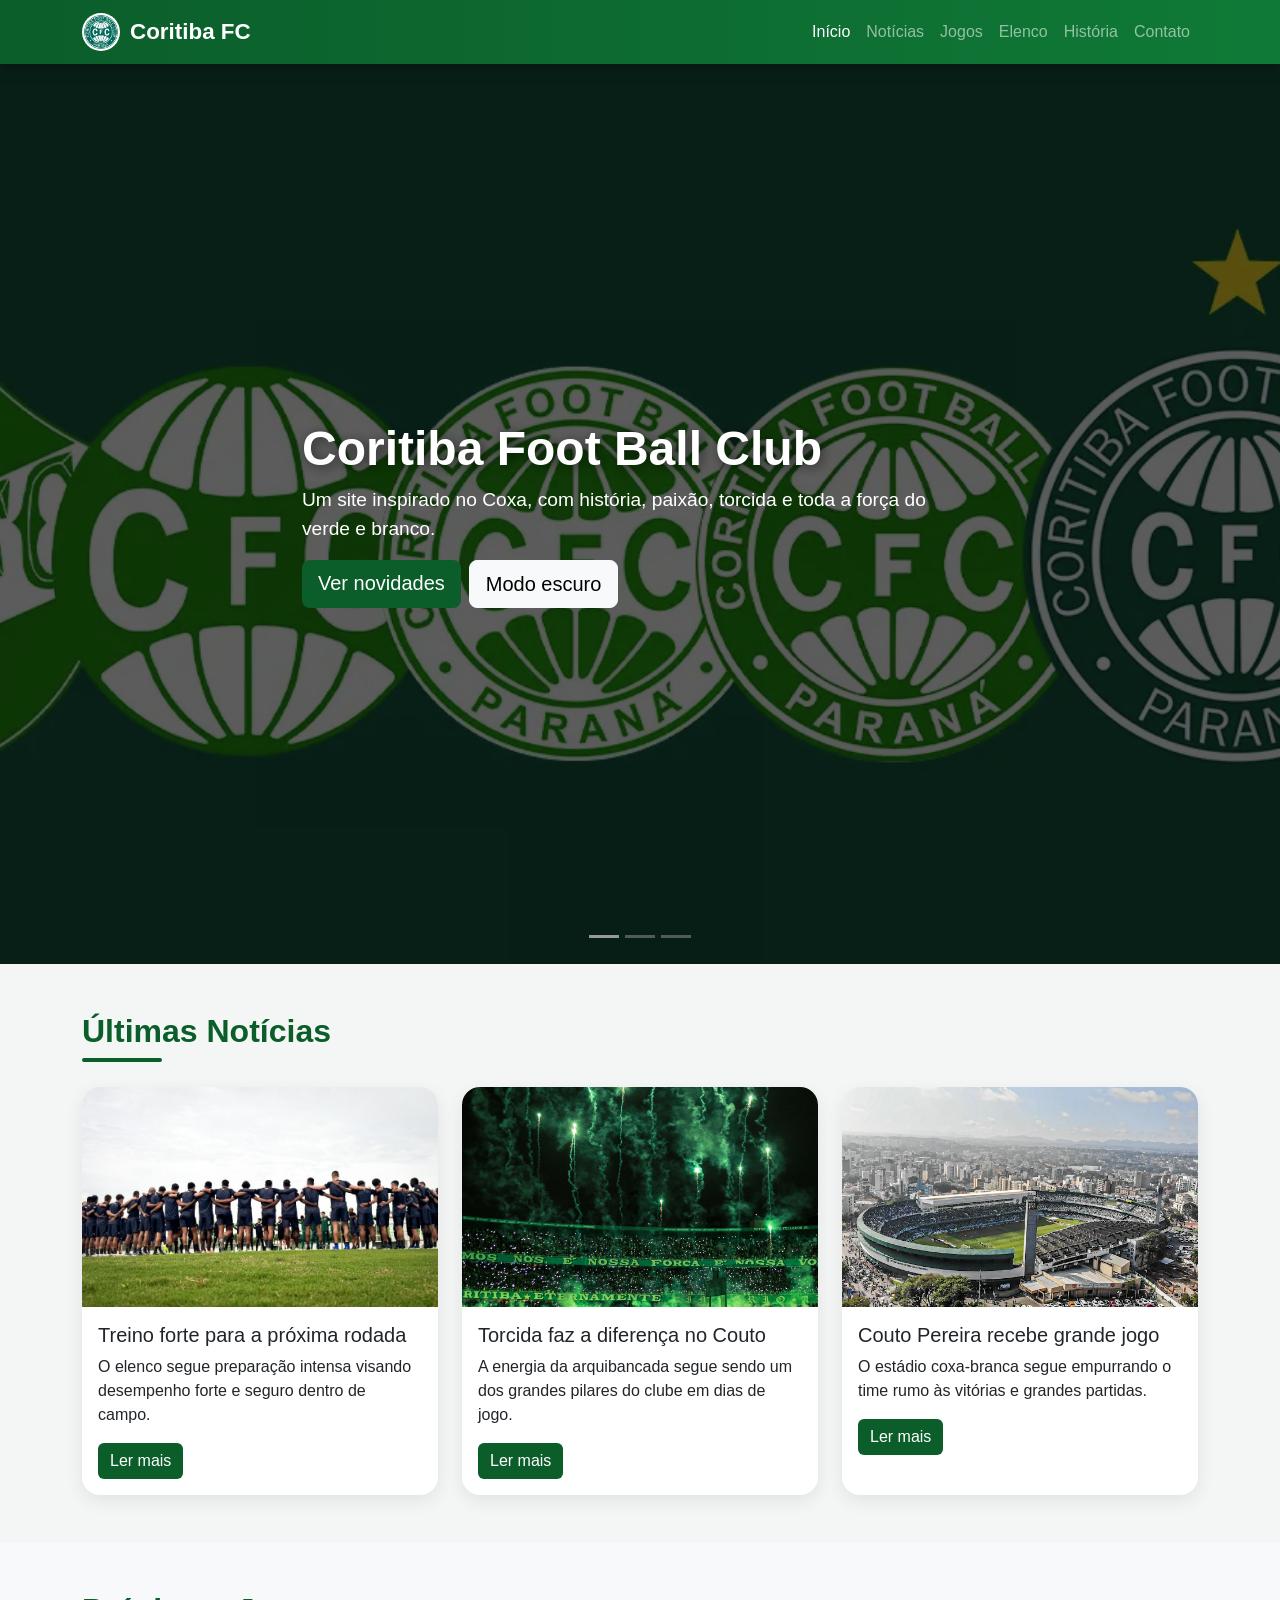
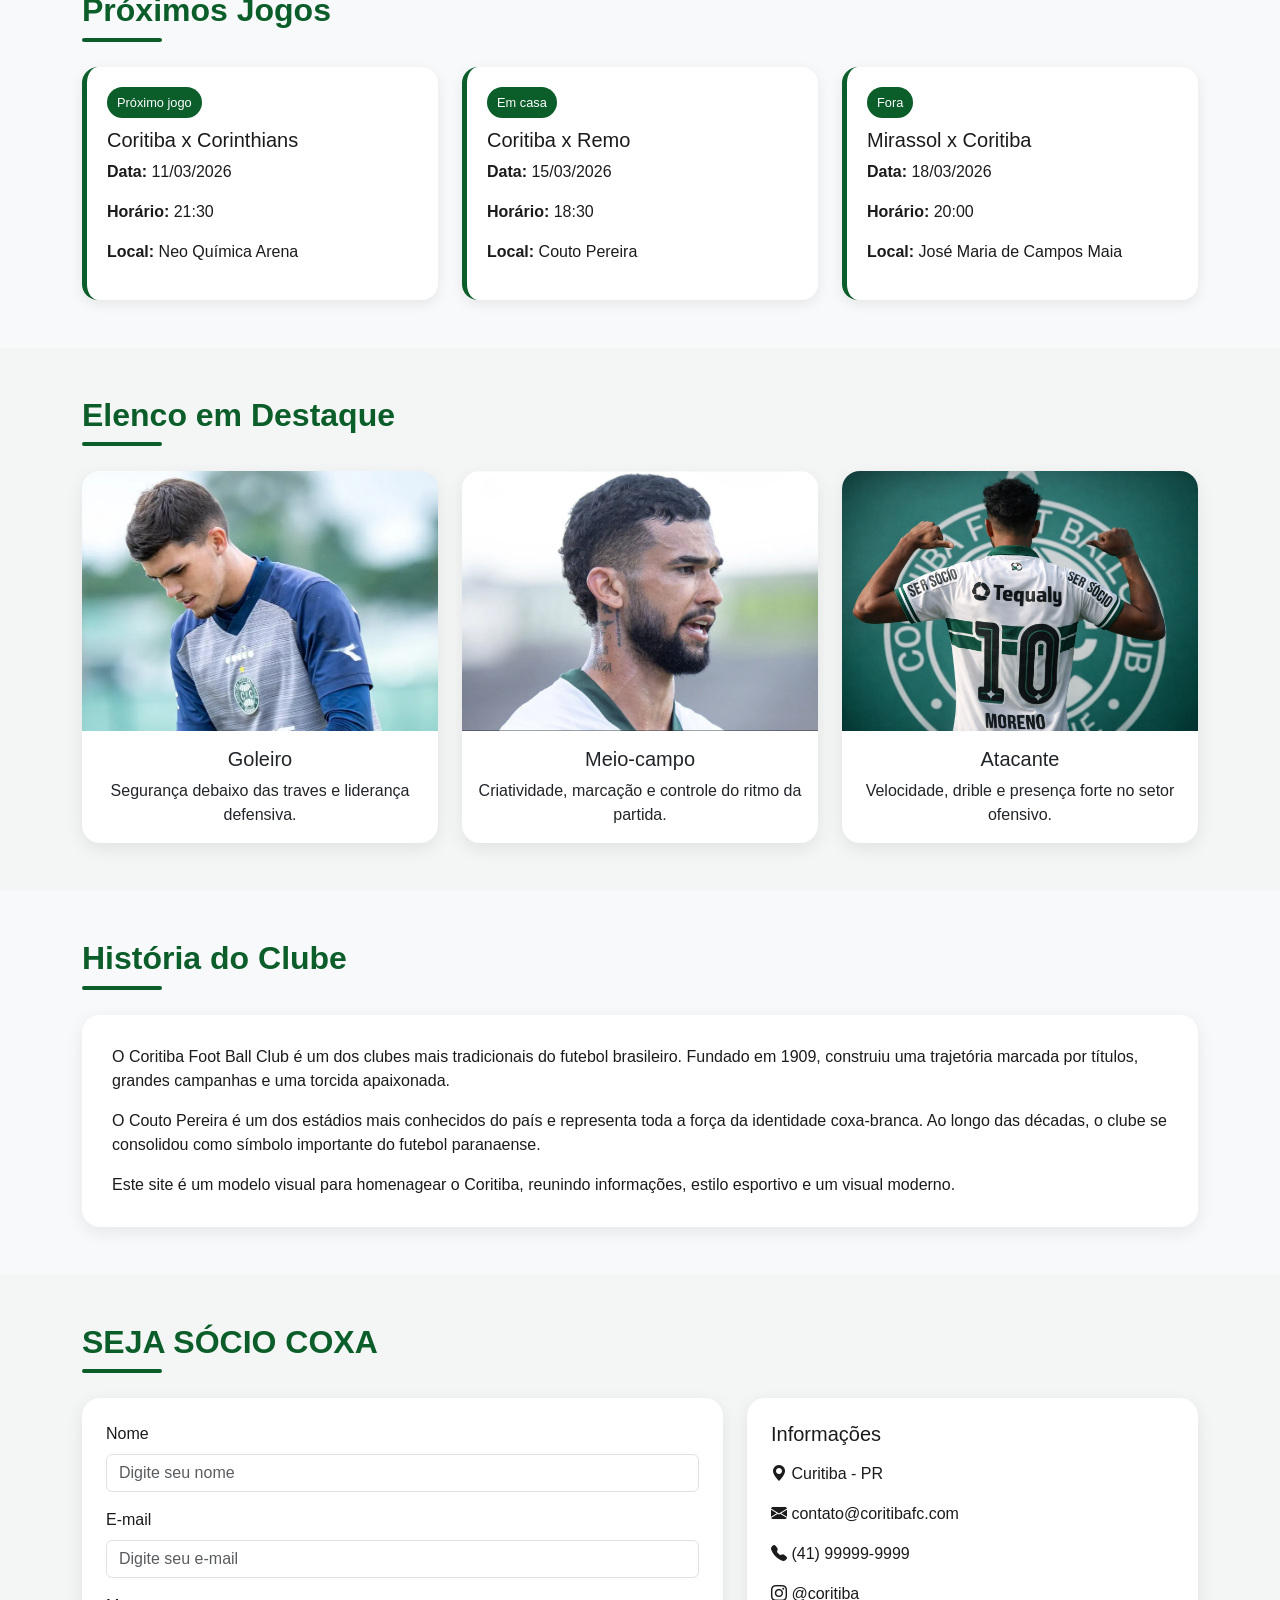
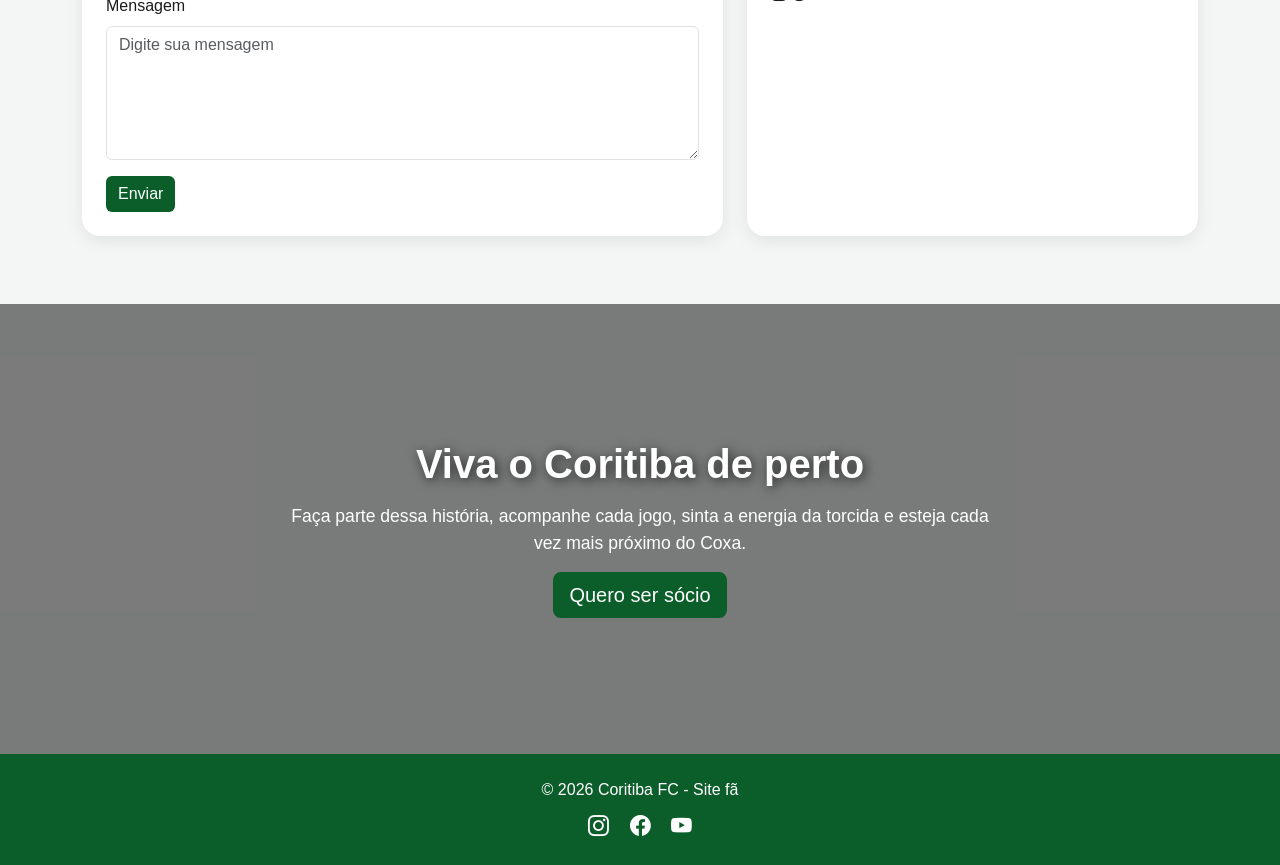
==== commit 40320494: "Versão atualizada imagens" ====
--- a/index.html
+++ b/index.html
@@ -8,7 +8,7 @@
 
   <link rel="stylesheet" href="https://cdn.jsdelivr.net/npm/bootstrap@5.3.8/dist/css/bootstrap.min.css">
   <link rel="stylesheet" href="https://cdn.jsdelivr.net/npm/bootstrap-icons@1.11.3/font/bootstrap-icons.css">
-  <link rel="stylesheet" href="style.css">
+  <link rel="stylesheet" href="css/style.css">
 </head>
 
 <body>
@@ -54,15 +54,15 @@
       <div class="carousel-inner">
 
         <div class="carousel-item active">
-          <img src="../site do coxa/imagens/CORITIBAlogos.png" class="d-block w-100">
+          <img src="imagens/CORITIBAlogos.png" class="d-block w-100">
         </div>
 
         <div class="carousel-item">
-          <img src="../site do coxa/imagens/estagioHD.png" class="d-block w-100">
+          <img src="imagens/estagioHD.png" class="d-block w-100">
         </div>
 
         <div class="carousel-item">
-          <img src="../site do coxa/imagens/TORCIDA67.png" class="d-block w-100">
+          <img src="imagens/TORCIDA67.png" class="d-block w-100">
         </div>
 
       </div>
--- a/css/style.css
+++ b/css/style.css
@@ -0,0 +1,411 @@
+* {
+  scroll-behavior: smooth;
+  box-sizing: border-box;
+}
+
+body {
+  margin: 0;
+  padding: 0;
+  overflow-x: hidden;
+  font-family: Arial, sans-serif;
+  background-color: #f4f6f5;
+  background-image: url("grama.jpg");
+  background-size: cover;
+  background-attachment: fixed;
+  color: #1b1b1b;
+  transition: background-color 0.3s, color 0.3s;
+}
+
+.navbar {
+  background: linear-gradient(90deg, #0b5d2a, #0f7a37);
+  position: sticky;
+  top: 0;
+  z-index: 1000;
+  box-shadow: 0 4px 15px rgba(0, 0, 0, 0.25);
+}
+
+.navbar-brand {
+  font-weight: bold;
+  font-size: 1.4rem;
+}
+
+.escudo {
+  width: 38px;
+  height: 38px;
+  object-fit: contain;
+  margin-right: 10px;
+  border-radius: 50%;
+  background: white;
+  padding: 2px;
+}
+
+.girar {
+  animation: girarEscudo 4s linear infinite;
+}
+
+@keyframes girarEscudo {
+  from {
+    transform: rotate(0deg);
+  }
+
+  to {
+    transform: rotate(360deg);
+  }
+}
+
+.hero-video {
+  position: relative;
+  min-height: 88vh;
+  display: flex;
+  align-items: center;
+  overflow: hidden;
+}
+
+.bg-video {
+  position: absolute;
+  inset: 0;
+  width: 100%;
+  height: 100%;
+  object-fit: cover;
+}
+
+.hero-overlay {
+  position: absolute;
+  inset: 0;
+  background: rgba(0, 0, 0, 0.50);
+}
+
+.hero-content {
+  position: relative;
+  z-index: 2;
+  color: white;
+}
+
+.hero-content h1 {
+  font-size: 3.2rem;
+  font-weight: bold;
+  text-shadow: 2px 2px 12px rgba(0, 0, 0, 0.55);
+}
+
+.hero-content p {
+  font-size: 1.1rem;
+  max-width: 680px;
+}
+
+.btn-coritiba {
+  background-color: #0b5d2a;
+  color: white;
+  border: none;
+  transition: 0.3s;
+}
+
+.btn-coritiba:hover {
+  background-color: #08471f;
+  color: white;
+  transform: scale(1.05);
+}
+
+.section-title {
+  color: #0b5d2a;
+  font-weight: bold;
+  margin-bottom: 25px;
+  position: relative;
+}
+
+.section-title::after {
+  content: "";
+  display: block;
+  width: 80px;
+  height: 4px;
+  background: #0b5d2a;
+  margin-top: 8px;
+  border-radius: 10px;
+}
+
+.card {
+  border: none;
+  border-radius: 18px;
+  overflow: hidden;
+  box-shadow: 0 6px 18px rgba(0, 0, 0, 0.08);
+  transition: 0.3s;
+  height: 100%;
+}
+
+.card:hover {
+  transform: translateY(-8px);
+}
+
+.card img {
+  height: 220px;
+  object-fit: cover;
+}
+
+.jogador-card img {
+  height: 260px;
+  object-fit: cover;
+}
+
+.placar-box {
+  background: white;
+  border-left: 5px solid #0b5d2a;
+  border-radius: 16px;
+  padding: 20px;
+  box-shadow: 0 4px 14px rgba(0, 0, 0, 0.08);
+  transition: 0.3s;
+  position: relative;
+  height: 100%;
+}
+
+.placar-box:hover {
+  transform: scale(1.03);
+}
+
+.badge-jogo {
+  display: inline-block;
+  background: #0b5d2a;
+  color: white;
+  font-size: 0.8rem;
+  padding: 6px 10px;
+  border-radius: 999px;
+  margin-bottom: 10px;
+}
+
+.historia-box,
+.form-box,
+.info-box {
+  background: white;
+  border-radius: 18px;
+  box-shadow: 0 5px 18px rgba(0, 0, 0, 0.08);
+}
+
+.historia-box {
+  padding: 30px;
+}
+
+.video-section {
+  position: relative;
+  width: 100%;
+  min-height: 450px;
+  overflow: hidden;
+  display: flex;
+  align-items: center;
+  justify-content: center;
+  margin-top: 20px;
+}
+
+.video-section video {
+  position: absolute;
+  top: 50%;
+  left: 50%;
+  min-width: 100%;
+  min-height: 100%;
+  transform: translate(-50%, -50%);
+  object-fit: cover;
+  z-index: 1;
+}
+
+.video-overlay {
+  position: absolute;
+  inset: 0;
+  background: rgba(0, 0, 0, 0.50);
+  z-index: 2;
+}
+
+.video-content {
+  position: relative;
+  z-index: 3;
+  text-align: center;
+  color: white;
+  padding: 20px;
+}
+
+.video-content h2 {
+  font-size: 2.5rem;
+  font-weight: bold;
+  text-shadow: 2px 2px 12px rgba(0, 0, 0, 0.7);
+}
+
+.video-content p {
+  font-size: 1.1rem;
+  max-width: 700px;
+  margin: 15px auto 0;
+}
+
+footer {
+  background: #0b5d2a;
+  color: white;
+}
+
+.social a {
+  color: white;
+  font-size: 1.3rem;
+  margin: 0 8px;
+  text-decoration: none;
+  transition: 0.3s;
+}
+
+.social a:hover {
+  opacity: 0.8;
+  transform: scale(1.1);
+}
+
+/* MODO ESCURO */
+body.dark-mode {
+  background-color: #0f1113;
+  color: #f1f1f1;
+  background-image: none;
+}
+
+body.dark-mode .bg-light {
+  background-color: #161a1d !important;
+}
+
+body.dark-mode .card,
+body.dark-mode .placar-box,
+body.dark-mode .historia-box,
+body.dark-mode .form-box,
+body.dark-mode .info-box {
+  background: #1c2125;
+  color: #f1f1f1;
+  box-shadow: 0 5px 18px rgba(0, 0, 0, 0.25);
+}
+
+body.dark-mode .section-title {
+  color: #7dffad;
+}
+
+body.dark-mode .section-title::after {
+  background: #7dffad;
+}
+
+body.dark-mode .form-control {
+  background: #111417;
+  color: white;
+  border: 1px solid #2f363d;
+}
+
+body.dark-mode .form-control::placeholder {
+  color: #bbb;
+}
+
+body.dark-mode .btn-light {
+  background: #e9ecef;
+  color: #111;
+}
+
+@media (max-width: 991px) {
+  .hero-video {
+    min-height: 75vh;
+    text-align: center;
+  }
+
+  .hero-content h1 {
+    font-size: 2.3rem;
+  }
+}
+
+@media (max-width: 576px) {
+  .hero-content h1 {
+    font-size: 1.8rem;
+  }
+
+  .hero-content p,
+  .video-content p {
+    font-size: 0.95rem;
+  }
+
+  .video-content h2 {
+    font-size: 1.6rem;
+  }
+
+  .video-section {
+    min-height: 320px;
+  }
+
+  .card img,
+  .jogador-card img {
+    height: 200px;
+  }
+}
+
+.hero-video {
+  position: relative;
+  height: 100vh;
+  overflow: hidden;
+  display: flex;
+  align-items: center;
+}
+
+.carousel-fundo {
+  position: absolute;
+  top: 0;
+  left: 0;
+  width: 100%;
+  height: 100%;
+  z-index: 1;
+}
+
+.carousel-fundo img {
+  height: 100vh;
+  object-fit: cover;
+  filter: brightness(0.6);
+}
+
+.bg-video {
+  position: absolute;
+  top: 0;
+  left: 0;
+  width: 100%;
+  height: 100%;
+  object-fit: cover;
+  opacity: 0.3;
+  z-index: 2;
+}
+
+.hero-overlay {
+  position: absolute;
+  top: 0;
+  left: 0;
+  width: 100%;
+  height: 100%;
+  background: rgba(0, 0, 0, 0.4);
+  z-index: 3;
+}
+
+.hero-content {
+  position: relative;
+  z-index: 4;
+  color: white;
+  max-width: 700px;
+}
+
+.hero-content h1 {
+  font-size: 3rem;
+  font-weight: bold;
+}
+
+.hero-content p {
+  font-size: 1.2rem;
+}
+
+.video-section {
+  position: relative;
+}
+
+.video-overlay {
+  position: absolute;
+  top: 0;
+  left: 0;
+  width: 100%;
+  height: 100%;
+  background: rgba(0, 0, 0, 0.5);
+}
+
+.video-content {
+  position: absolute;
+  top: 50%;
+  left: 50%;
+  transform: translate(-50%, -50%);
+  color: white;
+  text-align: center;
+}
